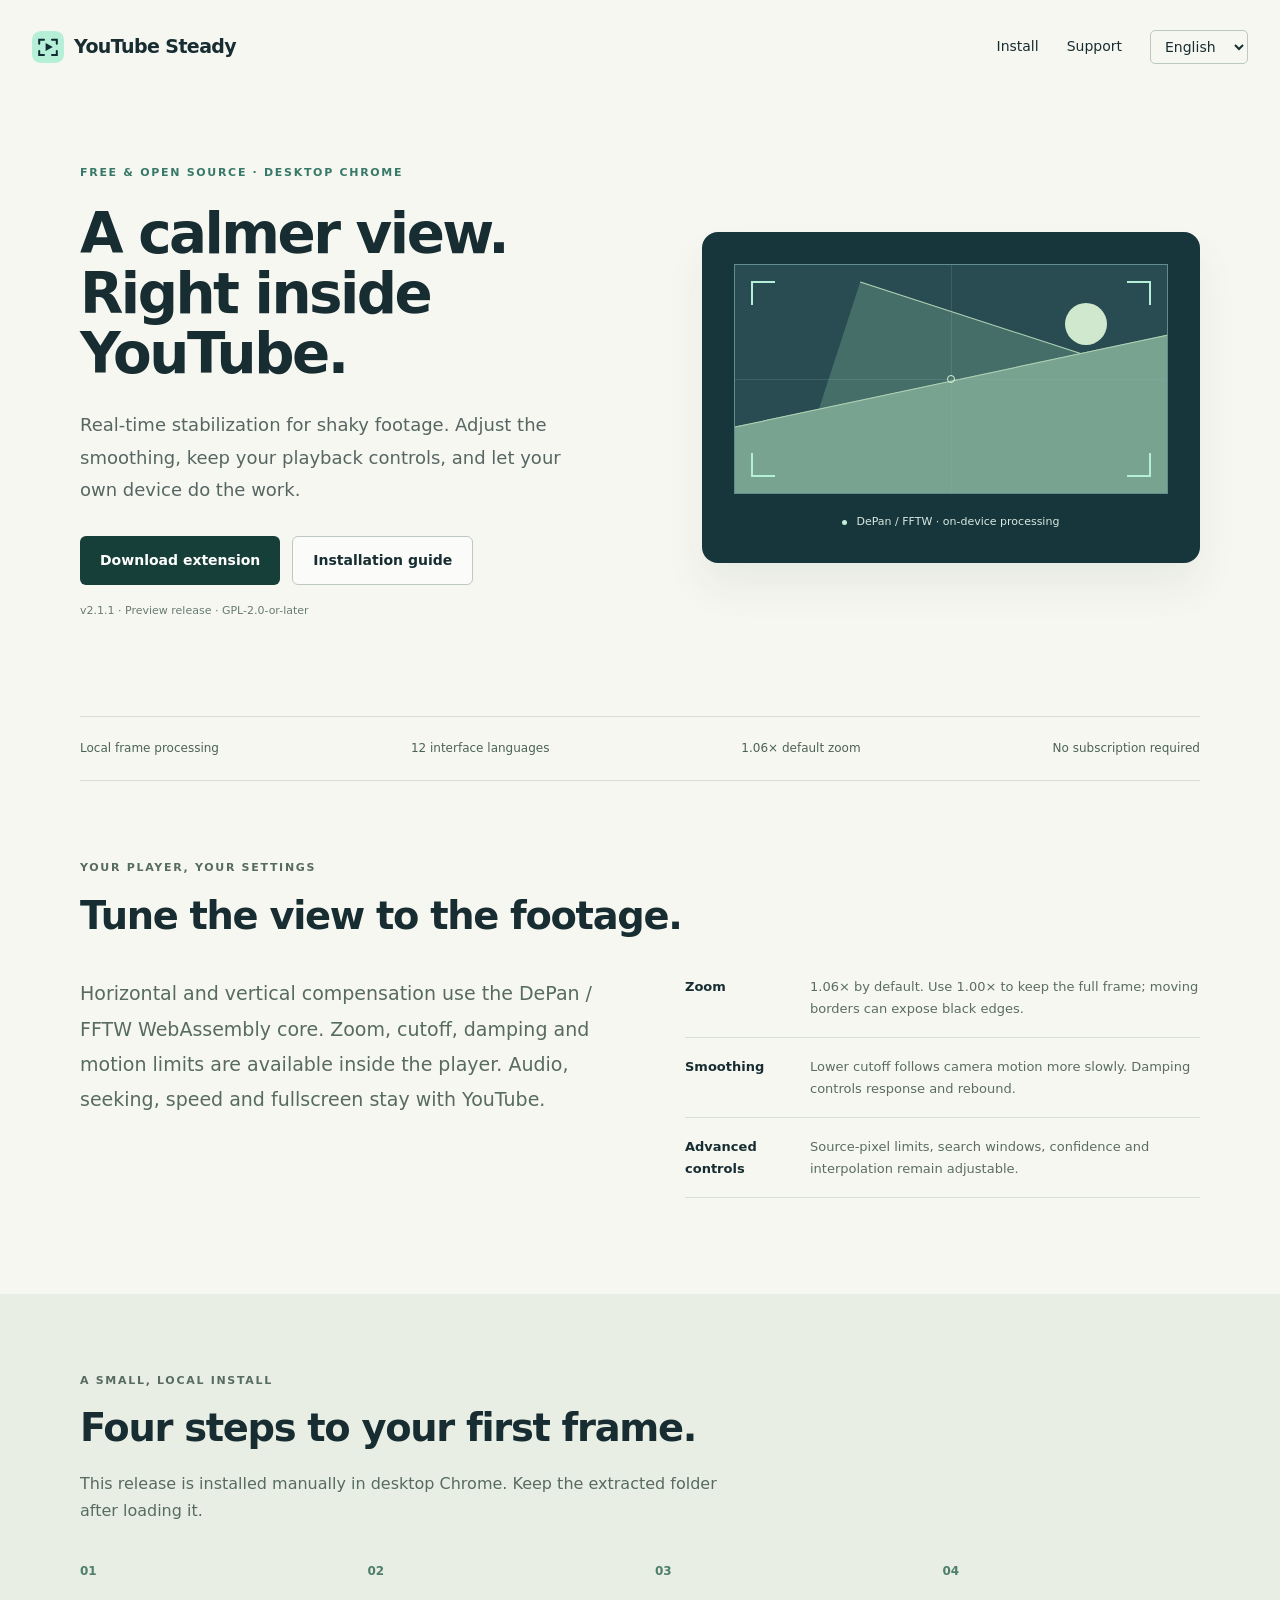
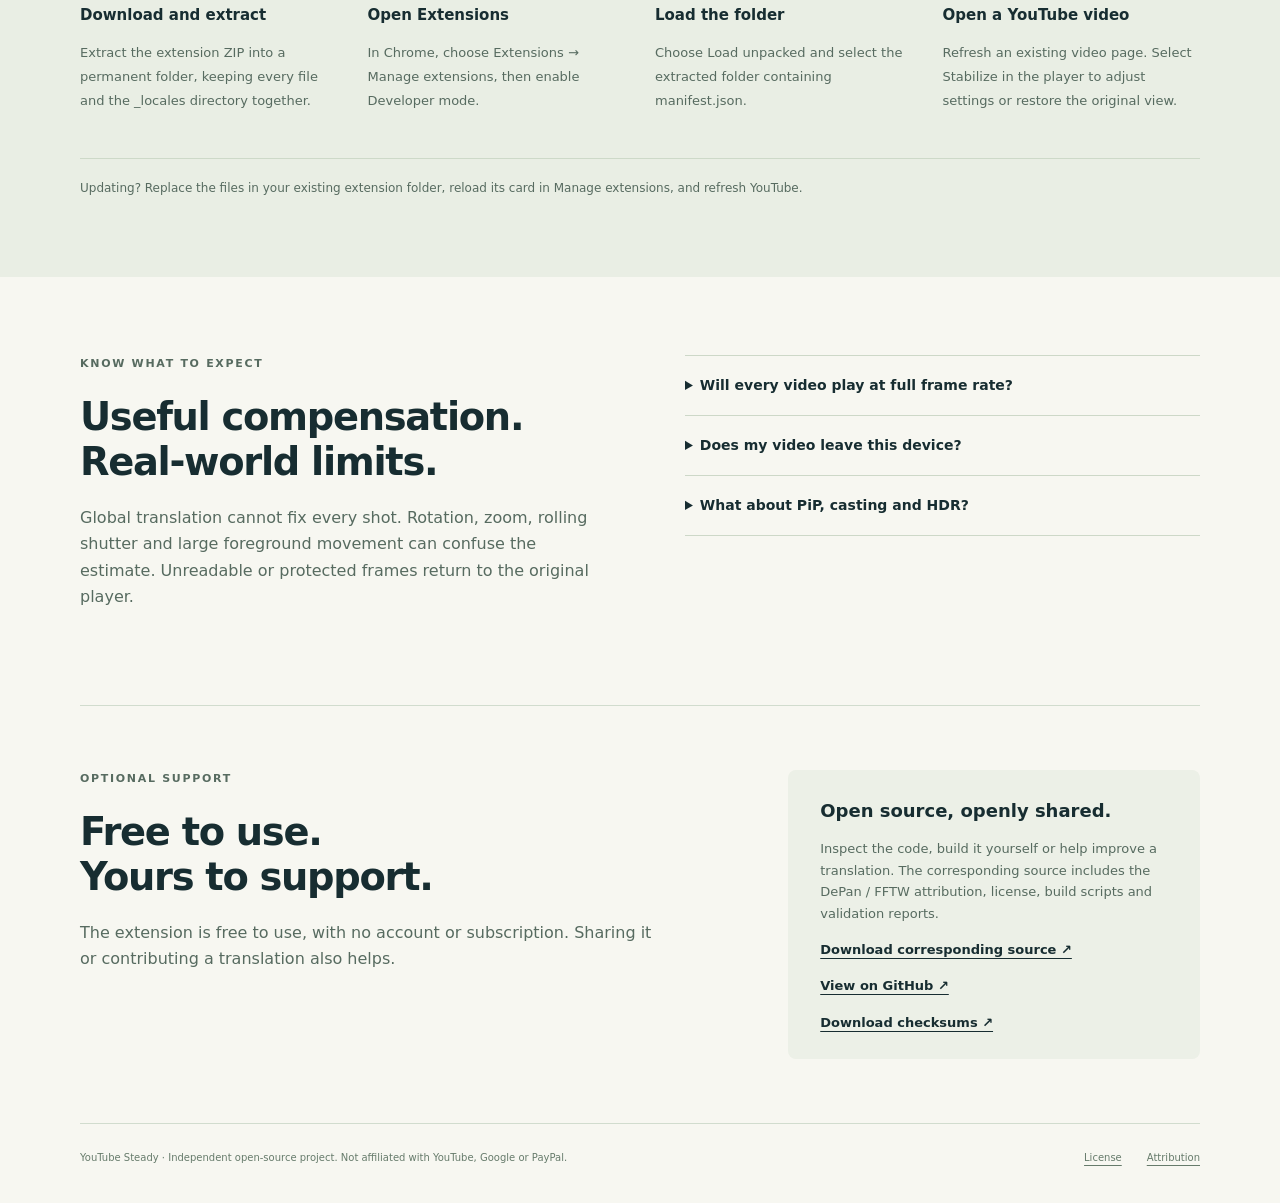
==== index.html @ fe08575d "Publish YouTube Steady 2.1.1 preview Include the installable extension, complete corresponding sourc" ====
<!doctype html>
<html lang="en">
<head>
  <meta charset="utf-8"><meta name="viewport" content="width=device-width,initial-scale=1">
  <meta name="description" content="Free, open-source video stabilization inside YouTube. Frame-matched DePan / FFTW processing stays on your device.">
  <meta name="referrer" content="no-referrer">
  <meta http-equiv="Content-Security-Policy" content="default-src 'self'; script-src 'self'; style-src 'self'; img-src 'self'; connect-src 'none'; object-src 'none'; base-uri 'self'; form-action 'none'">
  <title>YouTube Steady — local video stabilization</title>
  <link rel="icon" href="icon.svg" type="image/svg+xml"><link rel="stylesheet" href="style.css">
  <script src="public.js" defer></script><script src="script.js" defer></script>
</head>
<body>
  <a class="skip" href="#main" data-t="skip">Skip to content</a>
  <header class="masthead"><a class="brand" href="#"><img src="icon.svg" width="32" height="32" alt=""><span>YouTube Steady</span></a><nav aria-label="Main"><a href="#install" data-t="navInstall">Install</a><a href="#support" data-t="navSupport">Support</a><label><span class="sr-only" data-t="language">Language</span><select id="language"><option value="en" lang="en">English</option><option value="zh-Hant" lang="zh-Hant">繁體中文</option></select></label></nav></header>
  <main id="main">
    <section class="hero wrap">
      <div class="hero-copy"><p class="eyebrow" data-t="eyebrow">FREE & OPEN SOURCE · DESKTOP CHROME</p><h1 data-t="hero">A calmer view.<br>Right inside YouTube.</h1><p class="lede" data-t="intro">Real-time stabilization for shaky footage. Adjust the smoothing, keep your playback controls, and let your own device do the work.</p><div class="buttons"><a class="button primary" id="download" href="YouTube-Steady-2.1.1.zip" data-t="download">Download extension</a><a class="button secondary" href="#install" data-t="guide">Installation guide</a></div><p class="release"><span id="version">v2.1.1</span> <span data-t="release">· Preview release · GPL-2.0-or-later</span></p></div>
      <div class="visual" aria-hidden="true"><div class="frame"><div class="cross x"></div><div class="cross y"></div><span class="frame-corner c1"></span><span class="frame-corner c2"></span><span class="frame-corner c3"></span><span class="frame-corner c4"></span><div class="horizon"></div><div class="hill hill-back"></div><div class="hill"></div><span class="focus"></span></div><div class="visual-note"><span class="dot"></span><span data-t="visualNote">DePan / FFTW · on-device processing</span></div></div>
    </section>
    <div class="principles wrap"><span data-t="local">Local frame processing</span><span data-t="languages">12 interface languages</span><span data-t="zoom">1.06× default zoom</span><span data-t="noSubscription">No subscription required</span></div>
    <section class="section wrap"><div class="section-heading"><p class="eyebrow" data-t="controlEyebrow">YOUR PLAYER, YOUR SETTINGS</p><h2 data-t="controlTitle">Tune the view to the footage.</h2></div><div class="two-columns"><p class="body-large" data-t="controlBody">Horizontal and vertical compensation use the DePan / FFTW WebAssembly core. Zoom, cutoff, damping and motion limits are available inside the player. Audio, seeking, speed and fullscreen stay with YouTube.</p><div class="parameter-list"><div><b data-t="paramZoom">Zoom</b><span data-t="paramZoomBody">1.06× by default. Use 1.00× to keep the full frame; moving borders can expose black edges.</span></div><div><b data-t="paramSmooth">Smoothing</b><span data-t="paramSmoothBody">Lower cutoff follows camera motion more slowly. Damping controls response and rebound.</span></div><div><b data-t="paramAdvanced">Advanced controls</b><span data-t="paramAdvancedBody">Source-pixel limits, search windows, confidence and interpolation remain adjustable.</span></div></div></div></section>
    <section class="install-section" id="install"><div class="wrap section"><div class="section-heading"><p class="eyebrow" data-t="installEyebrow">A SMALL, LOCAL INSTALL</p><h2 data-t="installTitle">Four steps to your first frame.</h2><p data-t="installIntro">This release is installed manually in desktop Chrome. Keep the extracted folder after loading it.</p></div><ol class="steps"><li><b data-t="step1">Download and extract</b><p data-t="step1Body">Extract the extension ZIP into a permanent folder, keeping every file and the _locales directory together.</p></li><li><b data-t="step2">Open Extensions</b><p data-t="step2Body">In Chrome, choose Extensions → Manage extensions, then enable Developer mode.</p></li><li><b data-t="step3">Load the folder</b><p data-t="step3Body">Choose Load unpacked and select the extracted folder containing manifest.json.</p></li><li><b data-t="step4">Open a YouTube video</b><p data-t="step4Body">Refresh an existing video page. Select Stabilize in the player to adjust settings or restore the original view.</p></li></ol><p class="note" data-t="update">Updating? Replace the files in your existing extension folder, reload its card in Manage extensions, and refresh YouTube.</p></div></section>
    <section class="section wrap"><div class="two-columns"><div><p class="eyebrow" data-t="honestEyebrow">KNOW WHAT TO EXPECT</p><h2 data-t="limitsTitle">Useful compensation.<br>Real-world limits.</h2><p data-t="limitsBody">Global translation cannot fix every shot. Rotation, zoom, rolling shutter and large foreground movement can confuse the estimate. Unreadable or protected frames return to the original player.</p></div><div class="faq"><details><summary data-t="performanceQ">Will every video play at full frame rate?</summary><p data-t="performanceA">No. Processing depends on the device, video and speed. The latest synthetic 1080p/30 test measured about 29.2 fps with dropped frames. Strict cadence checks did not pass. Higher speeds, 48/60 fps and 4K are not guaranteed.</p></details><details><summary data-t="privacyQ">Does my video leave this device?</summary><p data-t="privacyA">The extension processes frames locally and uses storage for preferences. It adds no analytics, remote translation or video uploads. YouTube and any payment service still have their own privacy practices.</p></details><details><summary data-t="compatibilityQ">What about PiP, casting and HDR?</summary><p data-t="compatibilityA">Picture-in-picture and casting use the original video. HDR output is not calibrated. Desktop Chrome 120+ is required; other browsers have not been separately qualified.</p></details></div></div></section>
    <section class="support-section wrap" id="support"><div><p class="eyebrow" data-t="supportEyebrow">OPTIONAL SUPPORT</p><h2 data-t="supportTitle">Free to use.<br>Yours to support.</h2><p data-t="supportBody">If YouTube Steady helps you, a one-time tip can support its development. You choose the amount on PayPal. There is no recurring plan, and every feature stays free.</p><a class="button primary" id="tip" target="_blank" rel="noopener noreferrer" hidden data-t="tip">Leave a one-time tip · PayPal ↗</a><p id="supportEmpty" data-t="supportEmpty">You can also help by sharing the project, reporting a reproducible issue or contributing a translation.</p><p class="fine" id="supportFees" hidden data-t="supportFees">Payment processing and currency conversion fees may apply. Availability depends on your country and account. Taiwan PayPal accounts support cross-border payments rather than domestic transfers.</p></div><aside><h3 data-t="sourceTitle">Open source, openly shared.</h3><p data-t="sourceBody">Inspect the code, build it yourself or help improve a translation. The corresponding source includes the DePan / FFTW attribution, license, build scripts and validation reports.</p><a id="source" href="YouTube-Steady-2.1.1-source.zip" data-t="source">Download corresponding source ↗</a><a id="repository" target="_blank" rel="noopener noreferrer" hidden data-t="repository">View on GitHub ↗</a><a href="SHA256SUMS.txt" data-t="checksums">Download checksums ↗</a></aside></section>
  </main>
  <footer class="wrap"><span>YouTube Steady · <span data-t="footer">Independent open-source project. Not affiliated with YouTube, Google or PayPal.</span></span><a href="LICENSE.txt" data-t="license">License</a><a href="NOTICE.txt" data-t="notice">Attribution</a></footer>
  <noscript><p class="wrap">JavaScript enables language switching and versioned download links. The packages are also listed in the downloads folder supplied with this site.</p></noscript>
</body></html>
---- style.css ----
*{box-sizing:border-box}html{scroll-behavior:smooth;scroll-padding-top:24px}body{margin:0;background:#f7f7f1;color:#172d31;font:16px/1.65 system-ui,-apple-system,'Segoe UI','Microsoft JhengHei',sans-serif}a{color:inherit;text-underline-offset:4px}a,button,select,summary{-webkit-tap-highlight-color:transparent}a:focus-visible,select:focus-visible,summary:focus-visible{outline:3px solid #268773;outline-offset:5px}a[hidden],[hidden]{display:none!important}.wrap{width:min(1120px,calc(100% - 64px));margin-inline:auto}.masthead{width:min(1280px,calc(100% - 64px));margin:auto;min-height:94px;display:flex;align-items:center;justify-content:space-between;gap:20px}.brand{display:flex;gap:10px;align-items:center;text-decoration:none;font-size:19px;font-weight:750;letter-spacing:-.6px}.masthead nav{display:flex;align-items:center;gap:28px;font-size:14px}.masthead nav>a{text-decoration:none}.masthead select{padding:7px 10px;background:transparent;color:inherit;border:1px solid #bbc7c0;border-radius:5px;font:inherit;max-width:145px}.hero{display:grid;grid-template-columns:1.12fr 1fr;gap:64px;align-items:center;padding-block:70px 84px}.eyebrow{font-size:11px;letter-spacing:1.7px;font-weight:750;color:#377868;margin:0 0 22px}.hero h1{font-size:clamp(38px,4.4vw,62px);letter-spacing:-2.5px;line-height:1.06;margin:0 0 26px;font-weight:750;white-space:pre-line}.lede{max-width:520px;color:#566663;font-size:18px;line-height:1.8;margin:0 0 30px}.buttons{display:flex;flex-wrap:wrap;gap:12px}.button{display:inline-flex;justify-content:center;align-items:center;min-height:48px;padding:12px 20px;border-radius:6px;font-size:14px;font-weight:650;text-decoration:none;transition:background .15s}.primary{background:#173f39;color:#fff}.primary:hover{background:#236253}.secondary{border:1px solid #bcc8c0;background:#fff9}.secondary:hover{background:#e8eee5}.release{font-size:11px;color:#697b75;margin-top:17px;overflow-wrap:anywhere}.visual{min-height:330px;background:#17363c;border-radius:16px;padding:32px;box-shadow:0 24px 40px #102d2810}.frame{height:230px;position:relative;overflow:hidden;border:1px solid #638d8d;background:#284c51}.cross{position:absolute;background:#84b6ad33;z-index:4}.cross.x{height:1px;inset:50% 0 auto}.cross.y{width:1px;inset:0 auto 0 50%}.frame-corner{position:absolute;width:24px;height:24px;border-color:#b5efd8;border-style:solid;z-index:5}.c1{top:16px;left:16px;border-width:2px 0 0 2px}.c2{top:16px;right:16px;border-width:2px 2px 0 0}.c3{bottom:16px;right:16px;border-width:0 2px 2px 0}.c4{bottom:16px;left:16px;border-width:0 0 2px 2px}.horizon{position:absolute;top:38px;right:60px;width:42px;height:42px;background:#d0e9ce;border-radius:50%}.hill{position:absolute;bottom:-100px;left:-50px;right:-50px;height:210px;transform:rotate(-12deg);background:#78a391;border-top:1px solid #b2d3b6}.hill-back{background:#466e69;height:230px;bottom:-75px;transform:rotate(18deg);left:80px}.focus{position:absolute;left:calc(50% - 4px);top:calc(50% - 4px);width:8px;height:8px;border:1px solid #d6f4d8;border-radius:50%;z-index:7}.visual-note{display:flex;gap:9px;align-items:center;justify-content:center;margin-top:19px;font-size:11px;color:#d8e8df}.dot{width:5px;height:5px;background:#c1eed4;border-radius:50%;flex-shrink:0}.principles{display:flex;flex-wrap:wrap;justify-content:space-between;gap:14px 25px;padding-block:22px;border-block:1px solid #d7dfd4;font-size:12px;color:#4b6258}.section{padding-block:78px}.section-heading{max-width:640px;margin-bottom:38px}.section h2,.support-section h2{font-size:clamp(30px,3vw,42px);line-height:1.17;letter-spacing:-1.3px;margin:0 0 20px;white-space:pre-line}.section-heading .eyebrow{margin-bottom:16px}.section p,.support-section p{color:#576b60}.two-columns{display:grid;grid-template-columns:1fr 1fr;gap:90px}.body-large{margin:0;font-size:19px;line-height:1.85}.parameter-list>div{display:grid;grid-template-columns:100px 1fr;gap:25px;border-bottom:1px solid #d6dfd3;padding:0 0 18px;margin-bottom:18px}.parameter-list b{font-size:13px}.parameter-list span{font-size:13px;color:#5a6d61}.install-section{background:#e9eee4}.steps{padding:0;list-style:none;counter-reset:steps;display:grid;grid-template-columns:repeat(4,1fr);gap:30px}.steps li{counter-increment:steps}.steps li:before{content:'0' counter(steps);display:block;font-size:12px;font-weight:700;color:#4e7f68;margin-bottom:20px}.steps b{font-size:15px}.steps p{font-size:13px;line-height:1.85}.note{font-size:12px;margin:32px 0 0;border-top:1px solid #cdd9c8;padding-top:20px}.faq details{border-top:1px solid #cdd8c8;padding-block:18px}.faq details:last-child{border-bottom:1px solid #cdd8c8}.faq summary{cursor:pointer;font-weight:650;font-size:14px}.faq p{font-size:13px;margin:14px 0 0}.support-section{border-top:1px solid #d1dcce;padding-block:64px;display:grid;grid-template-columns:1fr .7fr;gap:120px}.support-section aside{padding:26px 32px;background:#ecf0e7;border-radius:8px}.support-section aside h3{font-size:18px;margin:0 0 12px}.support-section aside p{font-size:13px}.support-section aside a{font-size:13px;display:block;margin-top:15px;font-weight:600}.support-section .fine{font-size:11px;line-height:1.8;margin-top:22px}footer{border-top:1px solid #d1dcce;padding-block:26px 36px;display:flex;flex-wrap:wrap;align-items:start;gap:12px 25px;font-size:10px;color:#667b6b}footer>span{flex:1;min-width:180px}.sr-only,.skip:not(:focus){position:absolute;width:1px;height:1px;padding:0;margin:-1px;overflow:hidden;clip:rect(0,0,0,0);white-space:nowrap}.skip:focus{position:fixed;background:white;color:#102d28;top:5px;left:5px;padding:10px;z-index:20}
@media(max-width:850px){.hero{gap:30px;padding-block:42px 50px}.hero h1{font-size:43px}.visual{padding:22px;min-height:290px}.frame{height:210px}.two-columns{gap:35px}.steps{grid-template-columns:1fr 1fr}.support-section{gap:40px;grid-template-columns:1fr 1fr}.masthead nav{gap:15px}}
@media(max-width:600px){.wrap,.masthead{width:calc(100% - 36px)}.masthead{min-height:80px;gap:12px;align-items:center}.brand{font-size:16px;gap:7px}.brand img{width:28px}.masthead nav{gap:8px}.masthead nav>a{display:none}.masthead select{max-width:120px;font-size:12px}.hero{grid-template-columns:1fr;gap:30px;padding-block:35px 40px}.hero h1{font-size:43px;letter-spacing:-1.8px}.eyebrow{font-size:10px;letter-spacing:1.2px}.lede{font-size:16px}.visual{min-height:270px;padding:22px}.frame{height:200px}.principles{display:grid;grid-template-columns:1fr 1fr;gap:16px;font-size:11px}.section{padding-block:48px}.two-columns{grid-template-columns:1fr;gap:25px}.body-large{font-size:17px}.parameter-list>div{grid-template-columns:85px 1fr;gap:18px}.steps{gap:22px}.steps b{font-size:13px}.steps p{font-size:12px}.support-section{grid-template-columns:1fr;gap:30px;padding-block:44px}.support-section aside{padding:24px}.buttons .button{padding-inline:15px;font-size:13px}.release{font-size:10px}.section-heading{margin-bottom:28px}}
@media(prefers-reduced-motion:reduce){html{scroll-behavior:auto}.button{transition:none}}
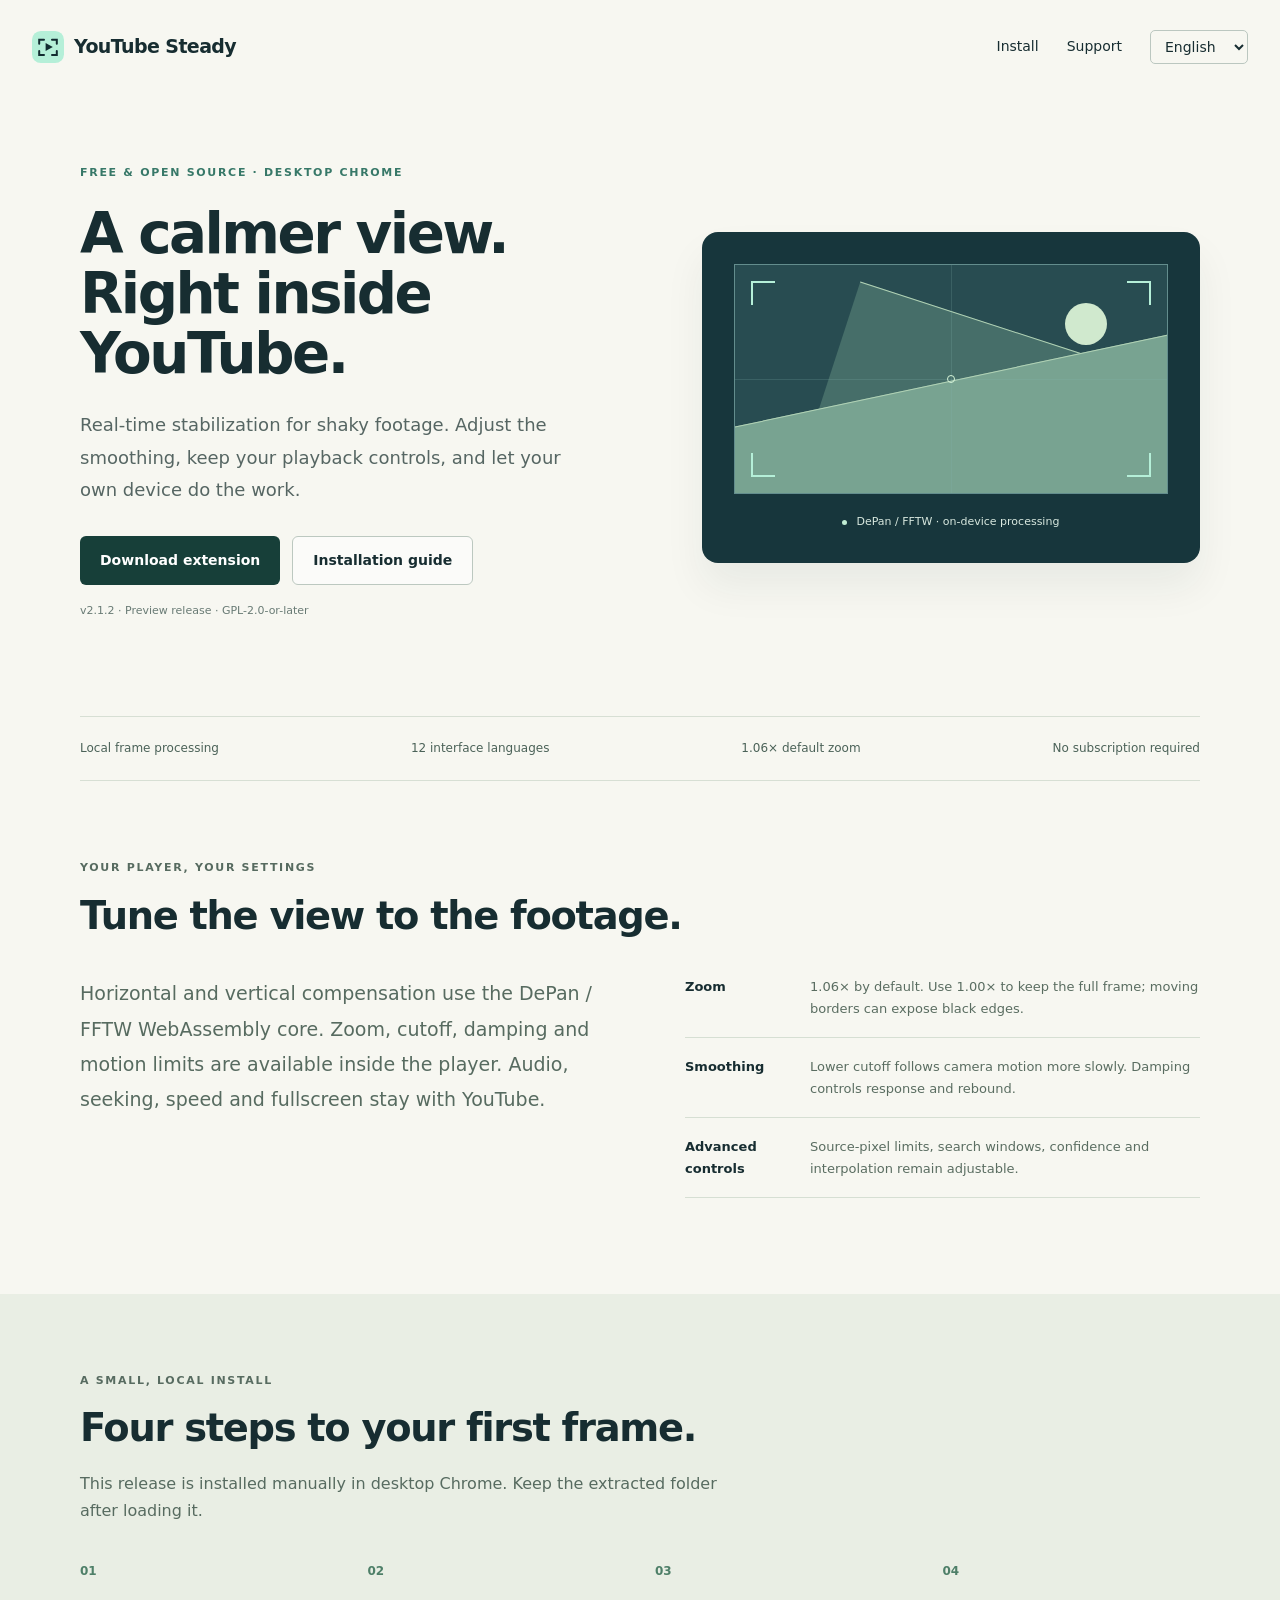
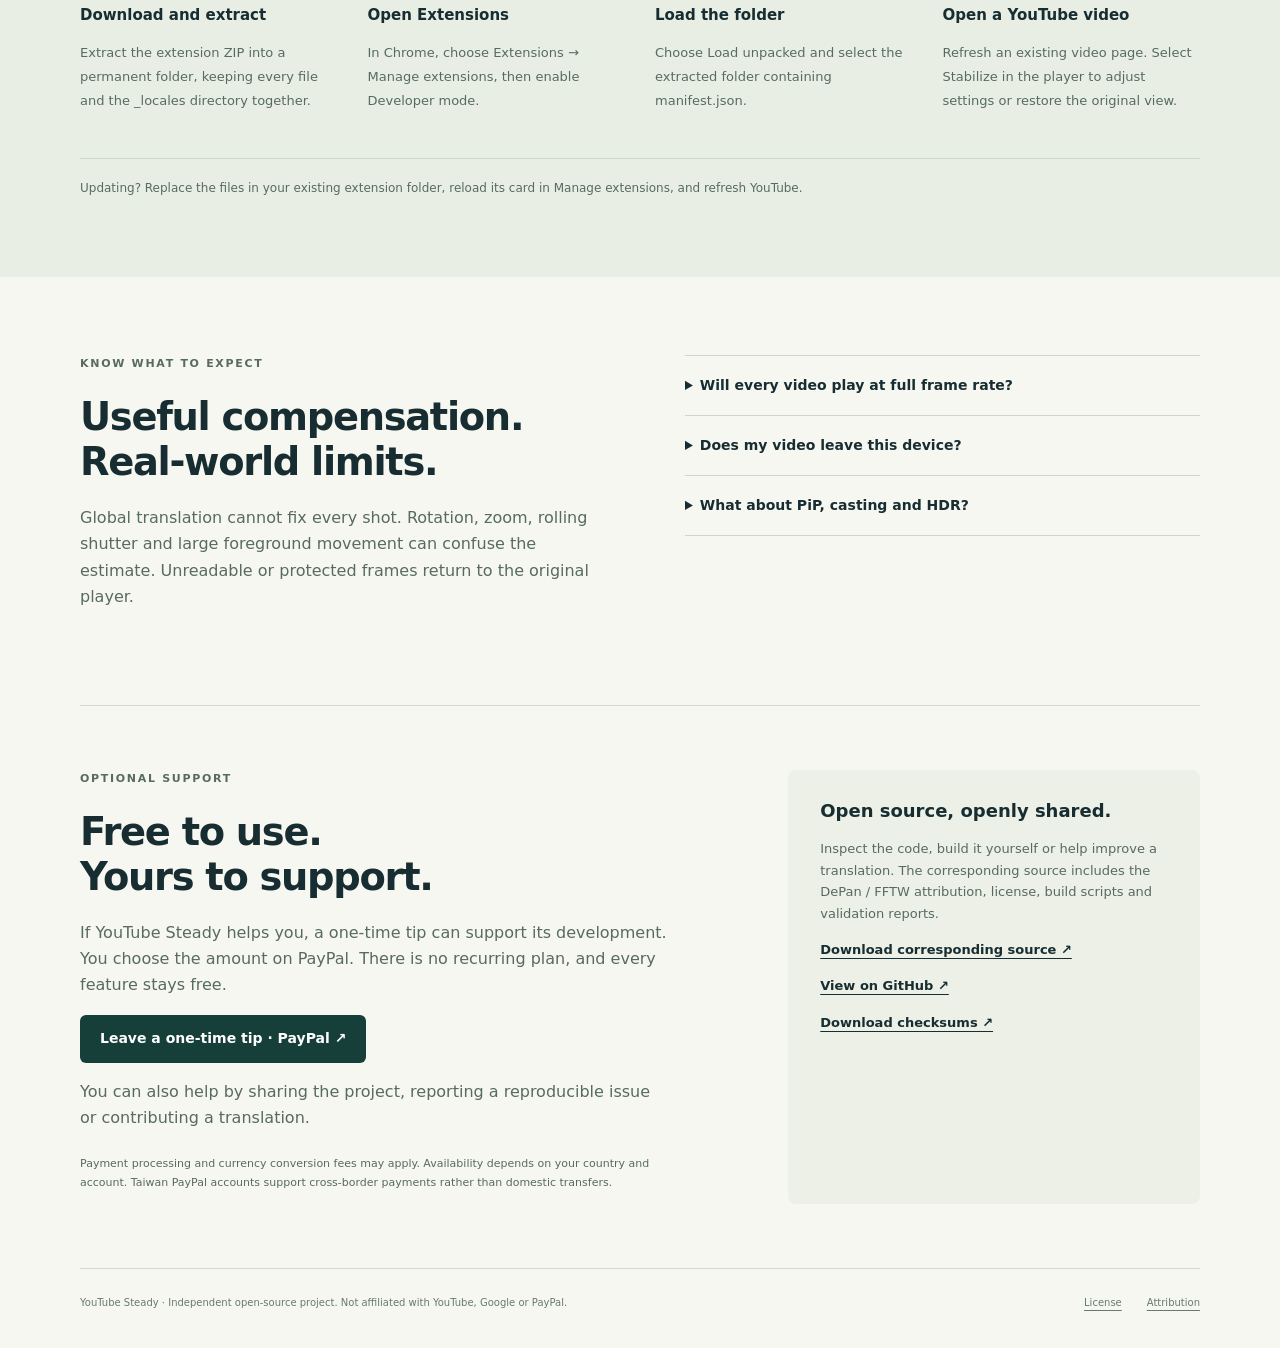
==== commit 84472197: "Publish YouTube Steady 2.1.2 with optional one-time support Configure the owner-approved public PayP" ====
--- a/index.html
+++ b/index.html
@@ -14,14 +14,14 @@
   <header class="masthead"><a class="brand" href="#"><img src="icon.svg" width="32" height="32" alt=""><span>YouTube Steady</span></a><nav aria-label="Main"><a href="#install" data-t="navInstall">Install</a><a href="#support" data-t="navSupport">Support</a><label><span class="sr-only" data-t="language">Language</span><select id="language"><option value="en" lang="en">English</option><option value="zh-Hant" lang="zh-Hant">繁體中文</option></select></label></nav></header>
   <main id="main">
     <section class="hero wrap">
-      <div class="hero-copy"><p class="eyebrow" data-t="eyebrow">FREE & OPEN SOURCE · DESKTOP CHROME</p><h1 data-t="hero">A calmer view.<br>Right inside YouTube.</h1><p class="lede" data-t="intro">Real-time stabilization for shaky footage. Adjust the smoothing, keep your playback controls, and let your own device do the work.</p><div class="buttons"><a class="button primary" id="download" href="YouTube-Steady-2.1.1.zip" data-t="download">Download extension</a><a class="button secondary" href="#install" data-t="guide">Installation guide</a></div><p class="release"><span id="version">v2.1.1</span> <span data-t="release">· Preview release · GPL-2.0-or-later</span></p></div>
+      <div class="hero-copy"><p class="eyebrow" data-t="eyebrow">FREE & OPEN SOURCE · DESKTOP CHROME</p><h1 data-t="hero">A calmer view.<br>Right inside YouTube.</h1><p class="lede" data-t="intro">Real-time stabilization for shaky footage. Adjust the smoothing, keep your playback controls, and let your own device do the work.</p><div class="buttons"><a class="button primary" id="download" href="YouTube-Steady-2.1.2.zip" data-t="download">Download extension</a><a class="button secondary" href="#install" data-t="guide">Installation guide</a></div><p class="release"><span id="version">v2.1.2</span> <span data-t="release">· Preview release · GPL-2.0-or-later</span></p></div>
       <div class="visual" aria-hidden="true"><div class="frame"><div class="cross x"></div><div class="cross y"></div><span class="frame-corner c1"></span><span class="frame-corner c2"></span><span class="frame-corner c3"></span><span class="frame-corner c4"></span><div class="horizon"></div><div class="hill hill-back"></div><div class="hill"></div><span class="focus"></span></div><div class="visual-note"><span class="dot"></span><span data-t="visualNote">DePan / FFTW · on-device processing</span></div></div>
     </section>
     <div class="principles wrap"><span data-t="local">Local frame processing</span><span data-t="languages">12 interface languages</span><span data-t="zoom">1.06× default zoom</span><span data-t="noSubscription">No subscription required</span></div>
     <section class="section wrap"><div class="section-heading"><p class="eyebrow" data-t="controlEyebrow">YOUR PLAYER, YOUR SETTINGS</p><h2 data-t="controlTitle">Tune the view to the footage.</h2></div><div class="two-columns"><p class="body-large" data-t="controlBody">Horizontal and vertical compensation use the DePan / FFTW WebAssembly core. Zoom, cutoff, damping and motion limits are available inside the player. Audio, seeking, speed and fullscreen stay with YouTube.</p><div class="parameter-list"><div><b data-t="paramZoom">Zoom</b><span data-t="paramZoomBody">1.06× by default. Use 1.00× to keep the full frame; moving borders can expose black edges.</span></div><div><b data-t="paramSmooth">Smoothing</b><span data-t="paramSmoothBody">Lower cutoff follows camera motion more slowly. Damping controls response and rebound.</span></div><div><b data-t="paramAdvanced">Advanced controls</b><span data-t="paramAdvancedBody">Source-pixel limits, search windows, confidence and interpolation remain adjustable.</span></div></div></div></section>
     <section class="install-section" id="install"><div class="wrap section"><div class="section-heading"><p class="eyebrow" data-t="installEyebrow">A SMALL, LOCAL INSTALL</p><h2 data-t="installTitle">Four steps to your first frame.</h2><p data-t="installIntro">This release is installed manually in desktop Chrome. Keep the extracted folder after loading it.</p></div><ol class="steps"><li><b data-t="step1">Download and extract</b><p data-t="step1Body">Extract the extension ZIP into a permanent folder, keeping every file and the _locales directory together.</p></li><li><b data-t="step2">Open Extensions</b><p data-t="step2Body">In Chrome, choose Extensions → Manage extensions, then enable Developer mode.</p></li><li><b data-t="step3">Load the folder</b><p data-t="step3Body">Choose Load unpacked and select the extracted folder containing manifest.json.</p></li><li><b data-t="step4">Open a YouTube video</b><p data-t="step4Body">Refresh an existing video page. Select Stabilize in the player to adjust settings or restore the original view.</p></li></ol><p class="note" data-t="update">Updating? Replace the files in your existing extension folder, reload its card in Manage extensions, and refresh YouTube.</p></div></section>
     <section class="section wrap"><div class="two-columns"><div><p class="eyebrow" data-t="honestEyebrow">KNOW WHAT TO EXPECT</p><h2 data-t="limitsTitle">Useful compensation.<br>Real-world limits.</h2><p data-t="limitsBody">Global translation cannot fix every shot. Rotation, zoom, rolling shutter and large foreground movement can confuse the estimate. Unreadable or protected frames return to the original player.</p></div><div class="faq"><details><summary data-t="performanceQ">Will every video play at full frame rate?</summary><p data-t="performanceA">No. Processing depends on the device, video and speed. The latest synthetic 1080p/30 test measured about 29.2 fps with dropped frames. Strict cadence checks did not pass. Higher speeds, 48/60 fps and 4K are not guaranteed.</p></details><details><summary data-t="privacyQ">Does my video leave this device?</summary><p data-t="privacyA">The extension processes frames locally and uses storage for preferences. It adds no analytics, remote translation or video uploads. YouTube and any payment service still have their own privacy practices.</p></details><details><summary data-t="compatibilityQ">What about PiP, casting and HDR?</summary><p data-t="compatibilityA">Picture-in-picture and casting use the original video. HDR output is not calibrated. Desktop Chrome 120+ is required; other browsers have not been separately qualified.</p></details></div></div></section>
-    <section class="support-section wrap" id="support"><div><p class="eyebrow" data-t="supportEyebrow">OPTIONAL SUPPORT</p><h2 data-t="supportTitle">Free to use.<br>Yours to support.</h2><p data-t="supportBody">If YouTube Steady helps you, a one-time tip can support its development. You choose the amount on PayPal. There is no recurring plan, and every feature stays free.</p><a class="button primary" id="tip" target="_blank" rel="noopener noreferrer" hidden data-t="tip">Leave a one-time tip · PayPal ↗</a><p id="supportEmpty" data-t="supportEmpty">You can also help by sharing the project, reporting a reproducible issue or contributing a translation.</p><p class="fine" id="supportFees" hidden data-t="supportFees">Payment processing and currency conversion fees may apply. Availability depends on your country and account. Taiwan PayPal accounts support cross-border payments rather than domestic transfers.</p></div><aside><h3 data-t="sourceTitle">Open source, openly shared.</h3><p data-t="sourceBody">Inspect the code, build it yourself or help improve a translation. The corresponding source includes the DePan / FFTW attribution, license, build scripts and validation reports.</p><a id="source" href="YouTube-Steady-2.1.1-source.zip" data-t="source">Download corresponding source ↗</a><a id="repository" target="_blank" rel="noopener noreferrer" hidden data-t="repository">View on GitHub ↗</a><a href="SHA256SUMS.txt" data-t="checksums">Download checksums ↗</a></aside></section>
+    <section class="support-section wrap" id="support"><div><p class="eyebrow" data-t="supportEyebrow">OPTIONAL SUPPORT</p><h2 data-t="supportTitle">Free to use.<br>Yours to support.</h2><p data-t="supportBody">If YouTube Steady helps you, a one-time tip can support its development. You choose the amount on PayPal. There is no recurring plan, and every feature stays free.</p><a class="button primary" id="tip" target="_blank" rel="noopener noreferrer" hidden data-t="tip">Leave a one-time tip · PayPal ↗</a><p id="supportEmpty" data-t="supportEmpty">You can also help by sharing the project, reporting a reproducible issue or contributing a translation.</p><p class="fine" id="supportFees" hidden data-t="supportFees">Payment processing and currency conversion fees may apply. Availability depends on your country and account. Taiwan PayPal accounts support cross-border payments rather than domestic transfers.</p></div><aside><h3 data-t="sourceTitle">Open source, openly shared.</h3><p data-t="sourceBody">Inspect the code, build it yourself or help improve a translation. The corresponding source includes the DePan / FFTW attribution, license, build scripts and validation reports.</p><a id="source" href="YouTube-Steady-2.1.2-source.zip" data-t="source">Download corresponding source ↗</a><a id="repository" target="_blank" rel="noopener noreferrer" hidden data-t="repository">View on GitHub ↗</a><a href="SHA256SUMS.txt" data-t="checksums">Download checksums ↗</a></aside></section>
   </main>
   <footer class="wrap"><span>YouTube Steady · <span data-t="footer">Independent open-source project. Not affiliated with YouTube, Google or PayPal.</span></span><a href="LICENSE.txt" data-t="license">License</a><a href="NOTICE.txt" data-t="notice">Attribution</a></footer>
   <noscript><p class="wrap">JavaScript enables language switching and versioned download links. The packages are also listed in the downloads folder supplied with this site.</p></noscript>
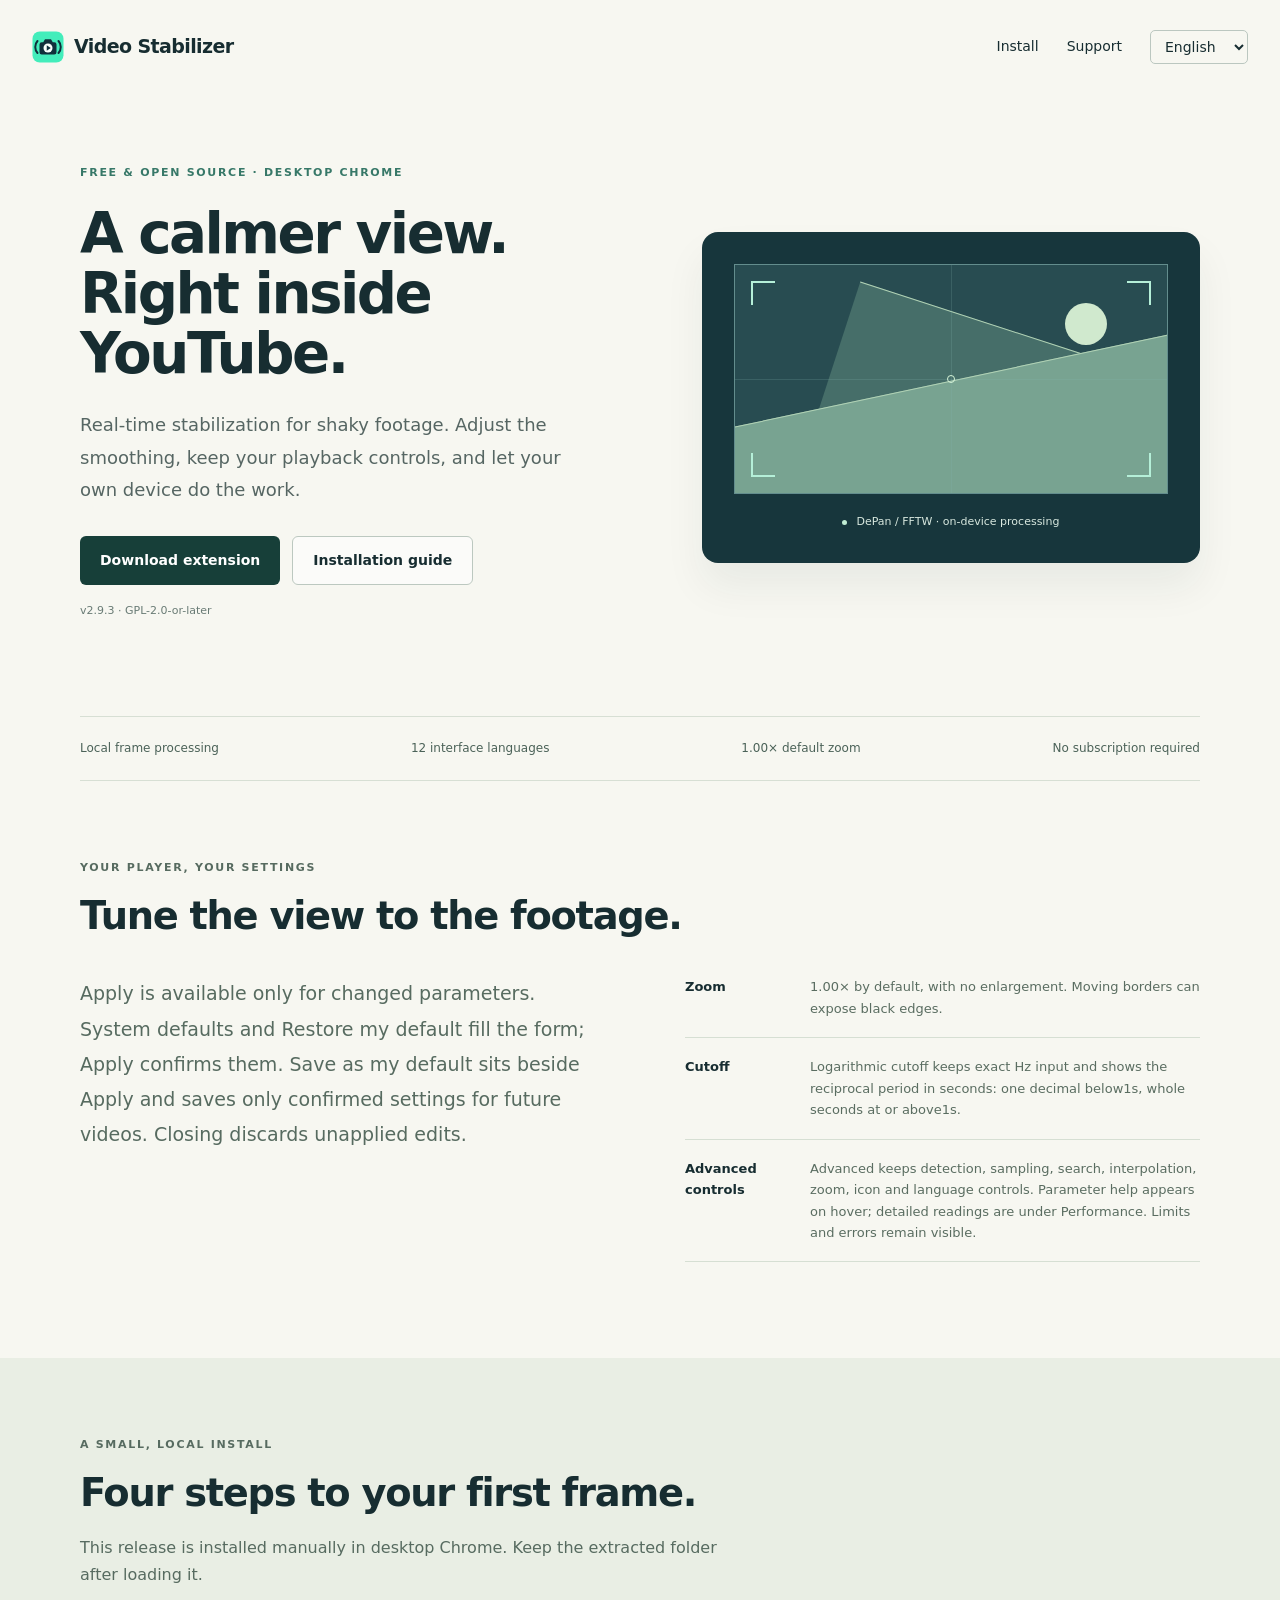
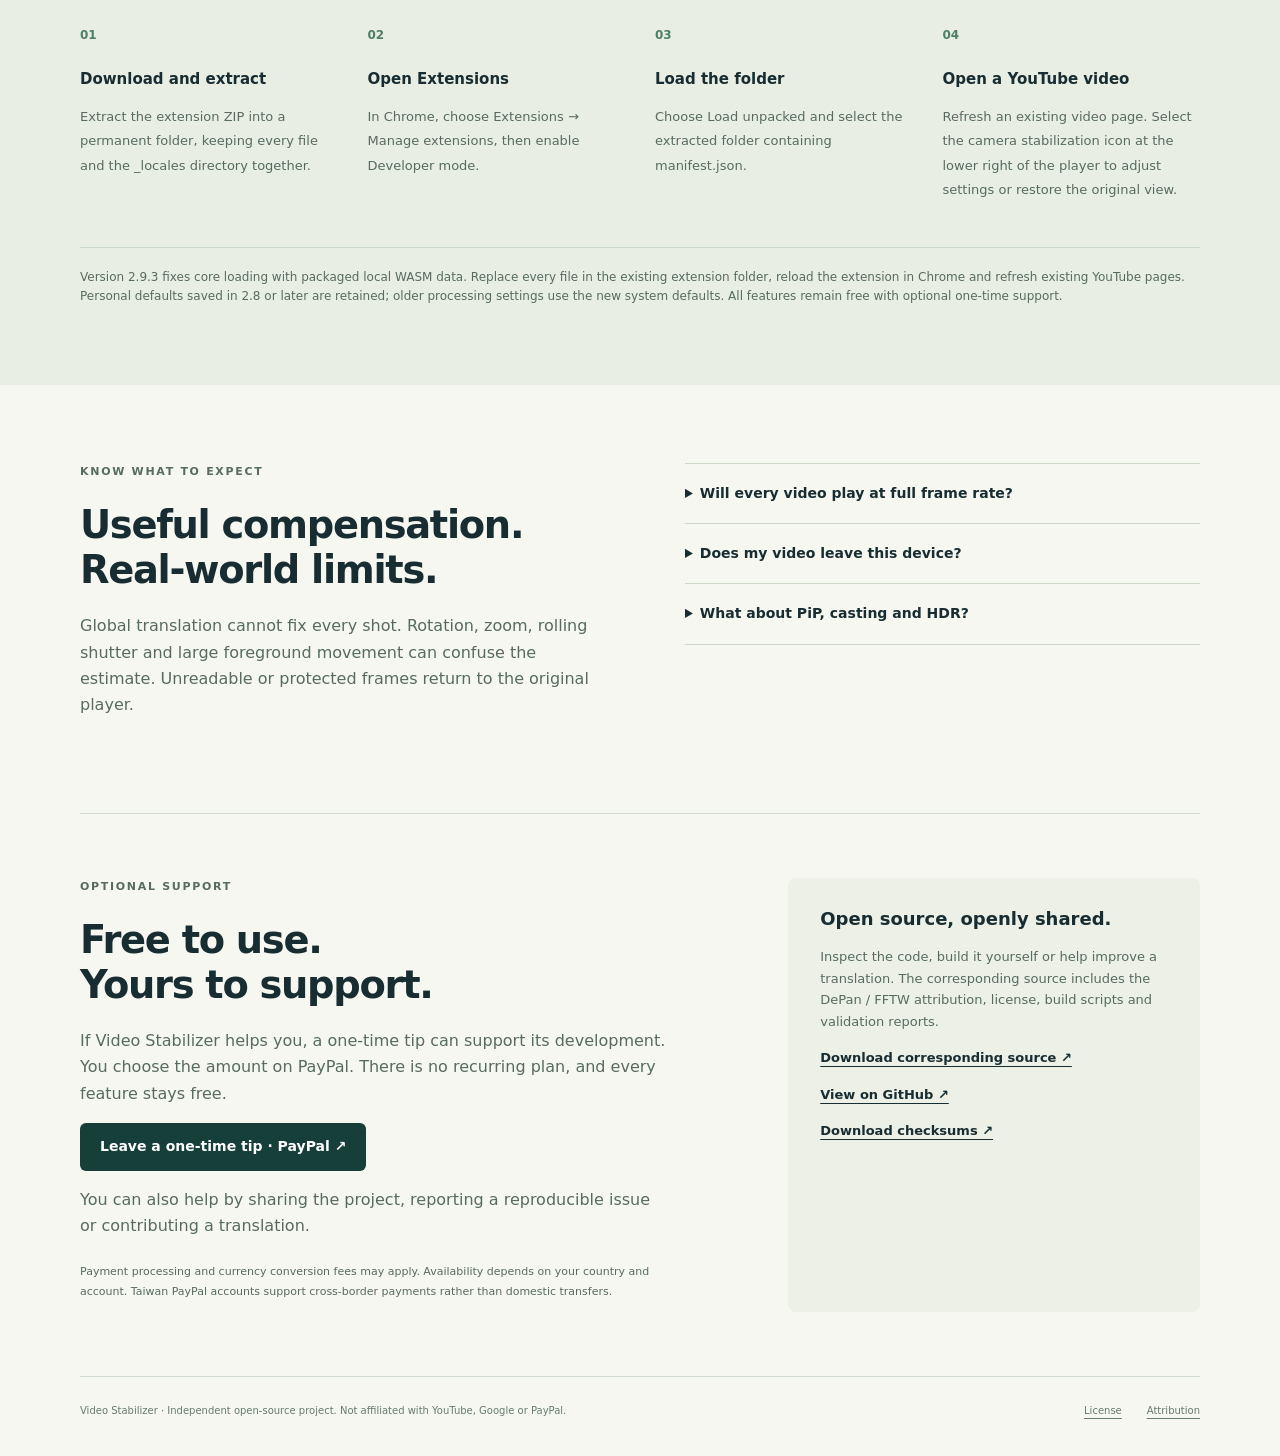
==== commit 27642c5a: "Publish Video Stabilizer 2.9.3 Publish the renamed free extension, matching corresponding source, bi" ====
--- a/index.html
+++ b/index.html
@@ -5,24 +5,24 @@
   <meta name="description" content="Free, open-source video stabilization inside YouTube. Frame-matched DePan / FFTW processing stays on your device.">
   <meta name="referrer" content="no-referrer">
   <meta http-equiv="Content-Security-Policy" content="default-src 'self'; script-src 'self'; style-src 'self'; img-src 'self'; connect-src 'none'; object-src 'none'; base-uri 'self'; form-action 'none'">
-  <title>YouTube Steady — local video stabilization</title>
+  <title>Video Stabilizer — local video stabilization</title>
   <link rel="icon" href="icon.svg" type="image/svg+xml"><link rel="stylesheet" href="style.css">
   <script src="public.js" defer></script><script src="script.js" defer></script>
 </head>
 <body>
   <a class="skip" href="#main" data-t="skip">Skip to content</a>
-  <header class="masthead"><a class="brand" href="#"><img src="icon.svg" width="32" height="32" alt=""><span>YouTube Steady</span></a><nav aria-label="Main"><a href="#install" data-t="navInstall">Install</a><a href="#support" data-t="navSupport">Support</a><label><span class="sr-only" data-t="language">Language</span><select id="language"><option value="en" lang="en">English</option><option value="zh-Hant" lang="zh-Hant">繁體中文</option></select></label></nav></header>
+  <header class="masthead"><a class="brand" href="#"><img src="icon.svg" width="32" height="32" alt=""><span>Video Stabilizer</span></a><nav aria-label="Main"><a href="#install" data-t="navInstall">Install</a><a href="#support" data-t="navSupport">Support</a><label><span class="sr-only" data-t="language">Language</span><select id="language"><option value="en" lang="en">English</option><option value="zh-Hant" lang="zh-Hant">繁體中文</option></select></label></nav></header>
   <main id="main">
     <section class="hero wrap">
-      <div class="hero-copy"><p class="eyebrow" data-t="eyebrow">FREE & OPEN SOURCE · DESKTOP CHROME</p><h1 data-t="hero">A calmer view.<br>Right inside YouTube.</h1><p class="lede" data-t="intro">Real-time stabilization for shaky footage. Adjust the smoothing, keep your playback controls, and let your own device do the work.</p><div class="buttons"><a class="button primary" id="download" href="YouTube-Steady-2.1.2.zip" data-t="download">Download extension</a><a class="button secondary" href="#install" data-t="guide">Installation guide</a></div><p class="release"><span id="version">v2.1.2</span> <span data-t="release">· Preview release · GPL-2.0-or-later</span></p></div>
+      <div class="hero-copy"><p class="eyebrow" data-t="eyebrow">FREE & OPEN SOURCE · DESKTOP CHROME</p><h1 data-t="hero">A calmer view.<br>Right inside YouTube.</h1><p class="lede" data-t="intro">Real-time stabilization for shaky footage. Adjust the smoothing, keep your playback controls, and let your own device do the work.</p><div class="buttons"><a class="button primary" id="download" href="Video-Stabilizer-2.9.3.zip" data-t="download">Download extension</a><a class="button secondary" href="#install" data-t="guide">Installation guide</a></div><p class="release"><span id="version">v2.9.3</span> <span data-t="release">· GPL-2.0-or-later</span></p></div>
       <div class="visual" aria-hidden="true"><div class="frame"><div class="cross x"></div><div class="cross y"></div><span class="frame-corner c1"></span><span class="frame-corner c2"></span><span class="frame-corner c3"></span><span class="frame-corner c4"></span><div class="horizon"></div><div class="hill hill-back"></div><div class="hill"></div><span class="focus"></span></div><div class="visual-note"><span class="dot"></span><span data-t="visualNote">DePan / FFTW · on-device processing</span></div></div>
     </section>
-    <div class="principles wrap"><span data-t="local">Local frame processing</span><span data-t="languages">12 interface languages</span><span data-t="zoom">1.06× default zoom</span><span data-t="noSubscription">No subscription required</span></div>
-    <section class="section wrap"><div class="section-heading"><p class="eyebrow" data-t="controlEyebrow">YOUR PLAYER, YOUR SETTINGS</p><h2 data-t="controlTitle">Tune the view to the footage.</h2></div><div class="two-columns"><p class="body-large" data-t="controlBody">Horizontal and vertical compensation use the DePan / FFTW WebAssembly core. Zoom, cutoff, damping and motion limits are available inside the player. Audio, seeking, speed and fullscreen stay with YouTube.</p><div class="parameter-list"><div><b data-t="paramZoom">Zoom</b><span data-t="paramZoomBody">1.06× by default. Use 1.00× to keep the full frame; moving borders can expose black edges.</span></div><div><b data-t="paramSmooth">Smoothing</b><span data-t="paramSmoothBody">Lower cutoff follows camera motion more slowly. Damping controls response and rebound.</span></div><div><b data-t="paramAdvanced">Advanced controls</b><span data-t="paramAdvancedBody">Source-pixel limits, search windows, confidence and interpolation remain adjustable.</span></div></div></div></section>
-    <section class="install-section" id="install"><div class="wrap section"><div class="section-heading"><p class="eyebrow" data-t="installEyebrow">A SMALL, LOCAL INSTALL</p><h2 data-t="installTitle">Four steps to your first frame.</h2><p data-t="installIntro">This release is installed manually in desktop Chrome. Keep the extracted folder after loading it.</p></div><ol class="steps"><li><b data-t="step1">Download and extract</b><p data-t="step1Body">Extract the extension ZIP into a permanent folder, keeping every file and the _locales directory together.</p></li><li><b data-t="step2">Open Extensions</b><p data-t="step2Body">In Chrome, choose Extensions → Manage extensions, then enable Developer mode.</p></li><li><b data-t="step3">Load the folder</b><p data-t="step3Body">Choose Load unpacked and select the extracted folder containing manifest.json.</p></li><li><b data-t="step4">Open a YouTube video</b><p data-t="step4Body">Refresh an existing video page. Select Stabilize in the player to adjust settings or restore the original view.</p></li></ol><p class="note" data-t="update">Updating? Replace the files in your existing extension folder, reload its card in Manage extensions, and refresh YouTube.</p></div></section>
-    <section class="section wrap"><div class="two-columns"><div><p class="eyebrow" data-t="honestEyebrow">KNOW WHAT TO EXPECT</p><h2 data-t="limitsTitle">Useful compensation.<br>Real-world limits.</h2><p data-t="limitsBody">Global translation cannot fix every shot. Rotation, zoom, rolling shutter and large foreground movement can confuse the estimate. Unreadable or protected frames return to the original player.</p></div><div class="faq"><details><summary data-t="performanceQ">Will every video play at full frame rate?</summary><p data-t="performanceA">No. Processing depends on the device, video and speed. The latest synthetic 1080p/30 test measured about 29.2 fps with dropped frames. Strict cadence checks did not pass. Higher speeds, 48/60 fps and 4K are not guaranteed.</p></details><details><summary data-t="privacyQ">Does my video leave this device?</summary><p data-t="privacyA">The extension processes frames locally and uses storage for preferences. It adds no analytics, remote translation or video uploads. YouTube and any payment service still have their own privacy practices.</p></details><details><summary data-t="compatibilityQ">What about PiP, casting and HDR?</summary><p data-t="compatibilityA">Picture-in-picture and casting use the original video. HDR output is not calibrated. Desktop Chrome 120+ is required; other browsers have not been separately qualified.</p></details></div></div></section>
-    <section class="support-section wrap" id="support"><div><p class="eyebrow" data-t="supportEyebrow">OPTIONAL SUPPORT</p><h2 data-t="supportTitle">Free to use.<br>Yours to support.</h2><p data-t="supportBody">If YouTube Steady helps you, a one-time tip can support its development. You choose the amount on PayPal. There is no recurring plan, and every feature stays free.</p><a class="button primary" id="tip" target="_blank" rel="noopener noreferrer" hidden data-t="tip">Leave a one-time tip · PayPal ↗</a><p id="supportEmpty" data-t="supportEmpty">You can also help by sharing the project, reporting a reproducible issue or contributing a translation.</p><p class="fine" id="supportFees" hidden data-t="supportFees">Payment processing and currency conversion fees may apply. Availability depends on your country and account. Taiwan PayPal accounts support cross-border payments rather than domestic transfers.</p></div><aside><h3 data-t="sourceTitle">Open source, openly shared.</h3><p data-t="sourceBody">Inspect the code, build it yourself or help improve a translation. The corresponding source includes the DePan / FFTW attribution, license, build scripts and validation reports.</p><a id="source" href="YouTube-Steady-2.1.2-source.zip" data-t="source">Download corresponding source ↗</a><a id="repository" target="_blank" rel="noopener noreferrer" hidden data-t="repository">View on GitHub ↗</a><a href="SHA256SUMS.txt" data-t="checksums">Download checksums ↗</a></aside></section>
+    <div class="principles wrap"><span data-t="local">Local frame processing</span><span data-t="languages">12 interface languages</span><span data-t="zoom">1.00× default zoom</span><span data-t="noSubscription">No subscription required</span></div>
+    <section class="section wrap"><div class="section-heading"><p class="eyebrow" data-t="controlEyebrow">YOUR PLAYER, YOUR SETTINGS</p><h2 data-t="controlTitle">Tune the view to the footage.</h2></div><div class="two-columns"><p class="body-large" data-t="controlBody">Apply is available only for changed parameters. System defaults and Restore my default fill the form; Apply confirms them. Save as my default sits beside Apply and saves only confirmed settings for future videos. Closing discards unapplied edits.</p><div class="parameter-list"><div><b data-t="paramZoom">Zoom</b><span data-t="paramZoomBody">1.00× by default, with no enlargement. Moving borders can expose black edges.</span></div><div><b data-t="paramSmooth">Cutoff</b><span data-t="paramSmoothBody">Logarithmic cutoff keeps exact Hz input and shows the reciprocal period in seconds: one decimal below1s, whole seconds at or above1s.</span></div><div><b data-t="paramAdvanced">Advanced controls</b><span data-t="paramAdvancedBody">Advanced keeps detection, sampling, search, interpolation, zoom, icon and language controls. Parameter help appears on hover; detailed readings are under Performance. Limits and errors remain visible.</span></div></div></div></section>
+    <section class="install-section" id="install"><div class="wrap section"><div class="section-heading"><p class="eyebrow" data-t="installEyebrow">A SMALL, LOCAL INSTALL</p><h2 data-t="installTitle">Four steps to your first frame.</h2><p data-t="installIntro">This release is installed manually in desktop Chrome. Keep the extracted folder after loading it.</p></div><ol class="steps"><li><b data-t="step1">Download and extract</b><p data-t="step1Body">Extract the extension ZIP into a permanent folder, keeping every file and the _locales directory together.</p></li><li><b data-t="step2">Open Extensions</b><p data-t="step2Body">In Chrome, choose Extensions → Manage extensions, then enable Developer mode.</p></li><li><b data-t="step3">Load the folder</b><p data-t="step3Body">Choose Load unpacked and select the extracted folder containing manifest.json.</p></li><li><b data-t="step4">Open a YouTube video</b><p data-t="step4Body">Refresh an existing video page. Select the camera stabilization icon at the lower right of the player to adjust settings or restore the original view.</p></li></ol><p class="note" data-t="update">Version 2.9.3 fixes core loading with packaged local WASM data. Replace every file in the existing extension folder, reload the extension in Chrome and refresh existing YouTube pages. Personal defaults saved in 2.8 or later are retained; older processing settings use the new system defaults. All features remain free with optional one-time support.</p></div></section>
+    <section class="section wrap"><div class="two-columns"><div><p class="eyebrow" data-t="honestEyebrow">KNOW WHAT TO EXPECT</p><h2 data-t="limitsTitle">Useful compensation.<br>Real-world limits.</h2><p data-t="limitsBody">Global translation cannot fix every shot. Rotation, zoom, rolling shutter and large foreground movement can confuse the estimate. Unreadable or protected frames return to the original player.</p></div><div class="faq"><details><summary data-t="performanceQ">Will every video play at full frame rate?</summary><p data-t="performanceA">No. Processing depends on the device, video and speed. Q changes the workload substantially. Synthetic 4K frame analysis on one PC took about 24 ms at Q=25%, 45 ms at 50%, and 182 ms at 100%, before decode/output costs. The chosen Q is kept during slow processing; measured fps and timing help you decide.</p></details><details><summary data-t="privacyQ">Does my video leave this device?</summary><p data-t="privacyA">The extension processes frames locally and uses storage for preferences. It adds no analytics, remote translation or video uploads. YouTube and any payment service still have their own privacy practices.</p></details><details><summary data-t="compatibilityQ">What about PiP, casting and HDR?</summary><p data-t="compatibilityA">Picture-in-picture and casting use the original video. HDR output is not calibrated. Desktop Google Chrome 120+ is required. Microsoft Edge and other browsers have not been validated.</p></details></div></div></section>
+    <section class="support-section wrap" id="support"><div><p class="eyebrow" data-t="supportEyebrow">OPTIONAL SUPPORT</p><h2 data-t="supportTitle">Free to use.<br>Yours to support.</h2><p data-t="supportBody">If Video Stabilizer helps you, a one-time tip can support its development. You choose the amount on PayPal. There is no recurring plan, and every feature stays free.</p><a class="button primary" id="tip" target="_blank" rel="noopener noreferrer" hidden data-t="tip">Leave a one-time tip · PayPal ↗</a><p id="supportEmpty" data-t="supportEmpty">You can also help by sharing the project, reporting a reproducible issue or contributing a translation.</p><p class="fine" id="supportFees" hidden data-t="supportFees">Payment processing and currency conversion fees may apply. Availability depends on your country and account. Taiwan PayPal accounts support cross-border payments rather than domestic transfers.</p></div><aside><h3 data-t="sourceTitle">Open source, openly shared.</h3><p data-t="sourceBody">Inspect the code, build it yourself or help improve a translation. The corresponding source includes the DePan / FFTW attribution, license, build scripts and validation reports.</p><a id="source" href="Video-Stabilizer-2.9.3-source.zip" data-t="source">Download corresponding source ↗</a><a id="repository" target="_blank" rel="noopener noreferrer" hidden data-t="repository">View on GitHub ↗</a><a href="SHA256SUMS.txt" data-t="checksums">Download checksums ↗</a></aside></section>
   </main>
-  <footer class="wrap"><span>YouTube Steady · <span data-t="footer">Independent open-source project. Not affiliated with YouTube, Google or PayPal.</span></span><a href="LICENSE.txt" data-t="license">License</a><a href="NOTICE.txt" data-t="notice">Attribution</a></footer>
+  <footer class="wrap"><span>Video Stabilizer · <span data-t="footer">Independent open-source project. Not affiliated with YouTube, Google or PayPal.</span></span><a href="LICENSE.txt" data-t="license">License</a><a href="NOTICE.txt" data-t="notice">Attribution</a></footer>
   <noscript><p class="wrap">JavaScript enables language switching and versioned download links. The packages are also listed in the downloads folder supplied with this site.</p></noscript>
 </body></html>
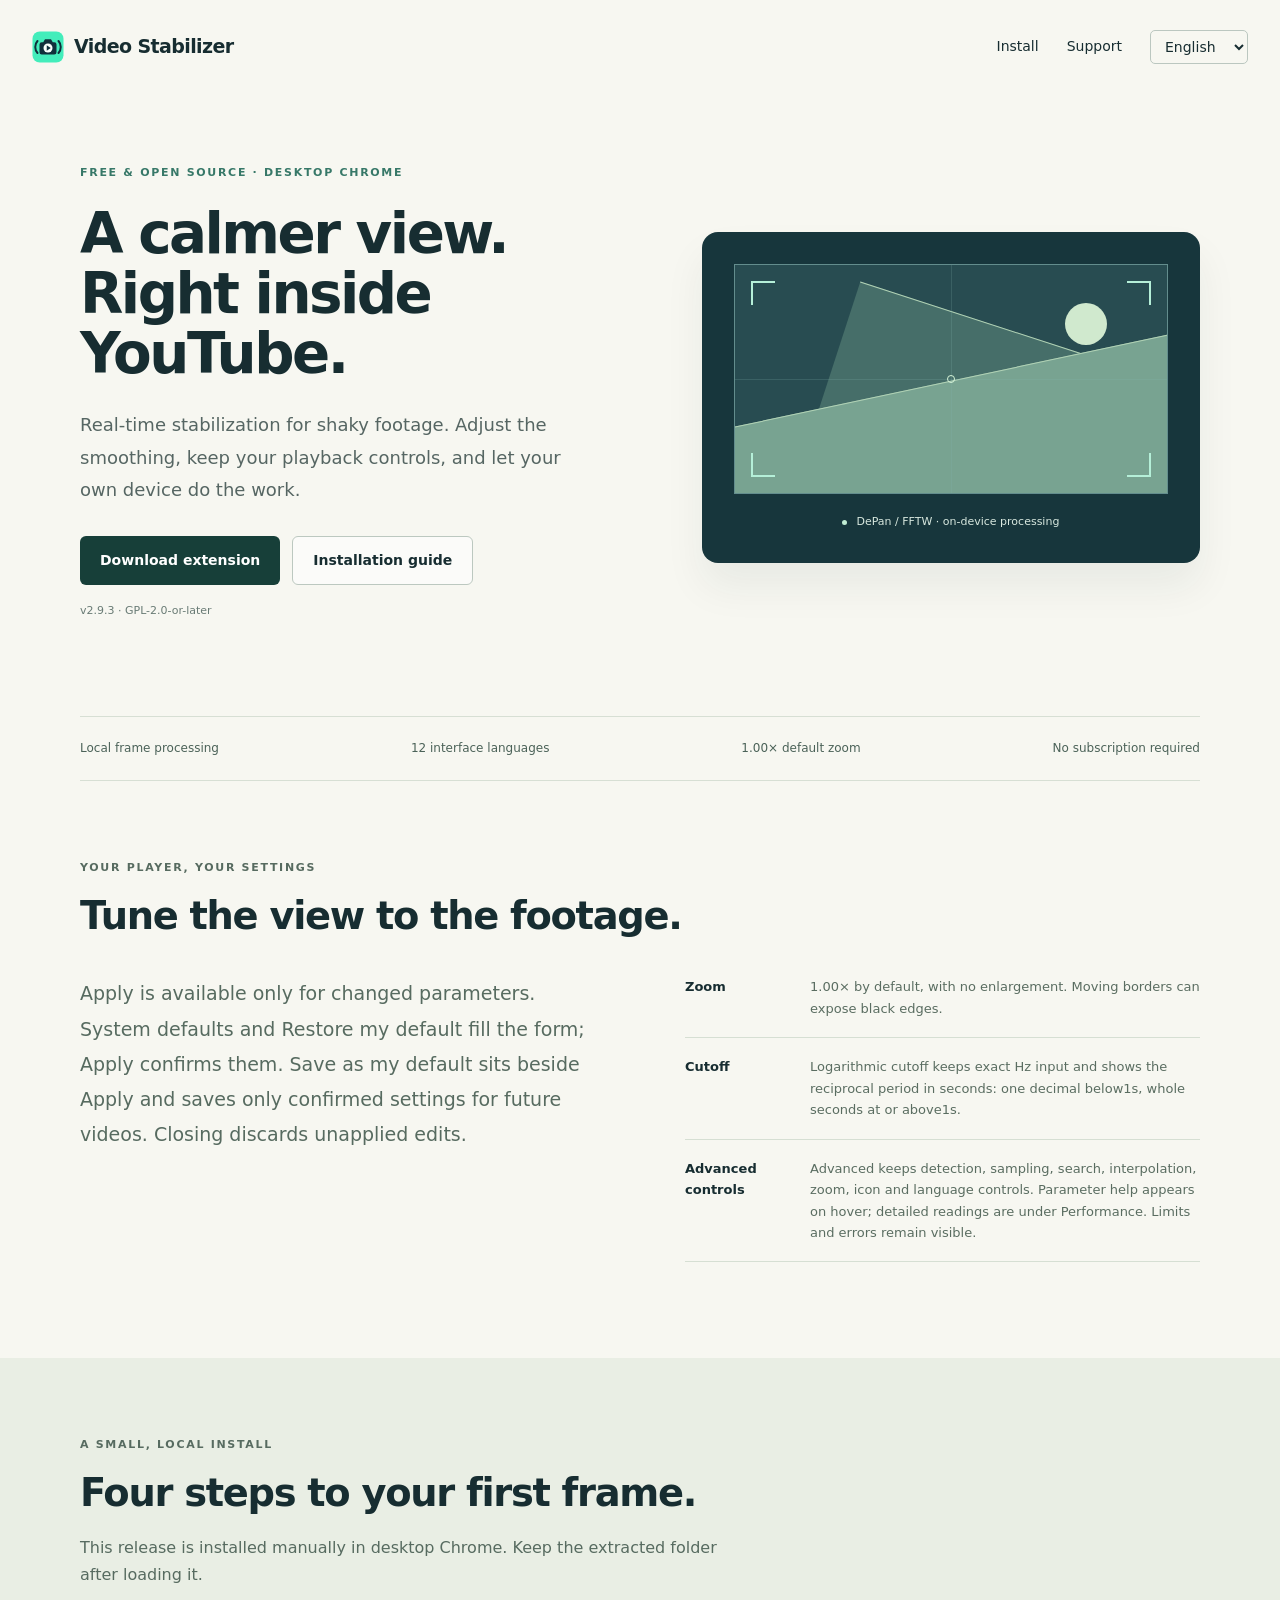
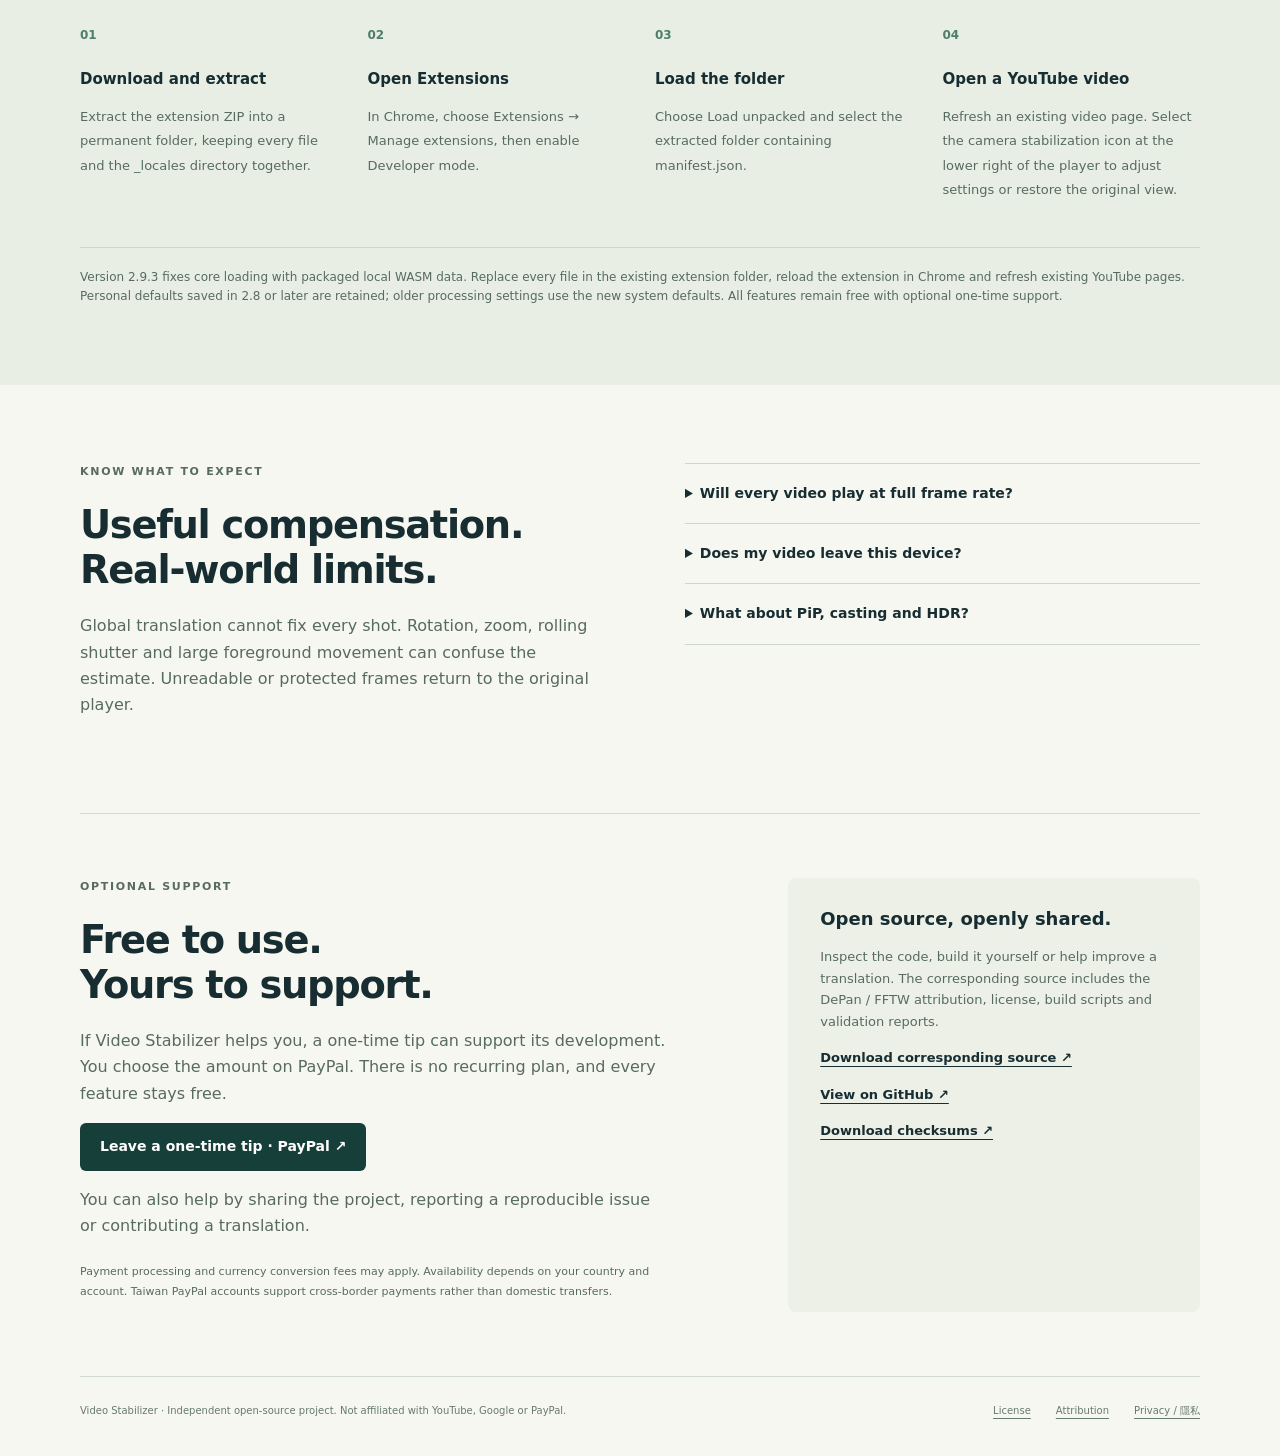
==== commit 7af062e0: "Add privacy policy for Chrome Web Store submission Publish the English and Traditional Chinese priva" ====
--- a/index.html
+++ b/index.html
@@ -23,6 +23,6 @@
     <section class="section wrap"><div class="two-columns"><div><p class="eyebrow" data-t="honestEyebrow">KNOW WHAT TO EXPECT</p><h2 data-t="limitsTitle">Useful compensation.<br>Real-world limits.</h2><p data-t="limitsBody">Global translation cannot fix every shot. Rotation, zoom, rolling shutter and large foreground movement can confuse the estimate. Unreadable or protected frames return to the original player.</p></div><div class="faq"><details><summary data-t="performanceQ">Will every video play at full frame rate?</summary><p data-t="performanceA">No. Processing depends on the device, video and speed. Q changes the workload substantially. Synthetic 4K frame analysis on one PC took about 24 ms at Q=25%, 45 ms at 50%, and 182 ms at 100%, before decode/output costs. The chosen Q is kept during slow processing; measured fps and timing help you decide.</p></details><details><summary data-t="privacyQ">Does my video leave this device?</summary><p data-t="privacyA">The extension processes frames locally and uses storage for preferences. It adds no analytics, remote translation or video uploads. YouTube and any payment service still have their own privacy practices.</p></details><details><summary data-t="compatibilityQ">What about PiP, casting and HDR?</summary><p data-t="compatibilityA">Picture-in-picture and casting use the original video. HDR output is not calibrated. Desktop Google Chrome 120+ is required. Microsoft Edge and other browsers have not been validated.</p></details></div></div></section>
     <section class="support-section wrap" id="support"><div><p class="eyebrow" data-t="supportEyebrow">OPTIONAL SUPPORT</p><h2 data-t="supportTitle">Free to use.<br>Yours to support.</h2><p data-t="supportBody">If Video Stabilizer helps you, a one-time tip can support its development. You choose the amount on PayPal. There is no recurring plan, and every feature stays free.</p><a class="button primary" id="tip" target="_blank" rel="noopener noreferrer" hidden data-t="tip">Leave a one-time tip · PayPal ↗</a><p id="supportEmpty" data-t="supportEmpty">You can also help by sharing the project, reporting a reproducible issue or contributing a translation.</p><p class="fine" id="supportFees" hidden data-t="supportFees">Payment processing and currency conversion fees may apply. Availability depends on your country and account. Taiwan PayPal accounts support cross-border payments rather than domestic transfers.</p></div><aside><h3 data-t="sourceTitle">Open source, openly shared.</h3><p data-t="sourceBody">Inspect the code, build it yourself or help improve a translation. The corresponding source includes the DePan / FFTW attribution, license, build scripts and validation reports.</p><a id="source" href="Video-Stabilizer-2.9.3-source.zip" data-t="source">Download corresponding source ↗</a><a id="repository" target="_blank" rel="noopener noreferrer" hidden data-t="repository">View on GitHub ↗</a><a href="SHA256SUMS.txt" data-t="checksums">Download checksums ↗</a></aside></section>
   </main>
-  <footer class="wrap"><span>Video Stabilizer · <span data-t="footer">Independent open-source project. Not affiliated with YouTube, Google or PayPal.</span></span><a href="LICENSE.txt" data-t="license">License</a><a href="NOTICE.txt" data-t="notice">Attribution</a></footer>
+  <footer class="wrap"><span>Video Stabilizer · <span data-t="footer">Independent open-source project. Not affiliated with YouTube, Google or PayPal.</span></span><a href="LICENSE.txt" data-t="license">License</a><a href="NOTICE.txt" data-t="notice">Attribution</a><a href="privacy.html">Privacy / 隱私</a></footer>
   <noscript><p class="wrap">JavaScript enables language switching and versioned download links. The packages are also listed in the downloads folder supplied with this site.</p></noscript>
 </body></html>
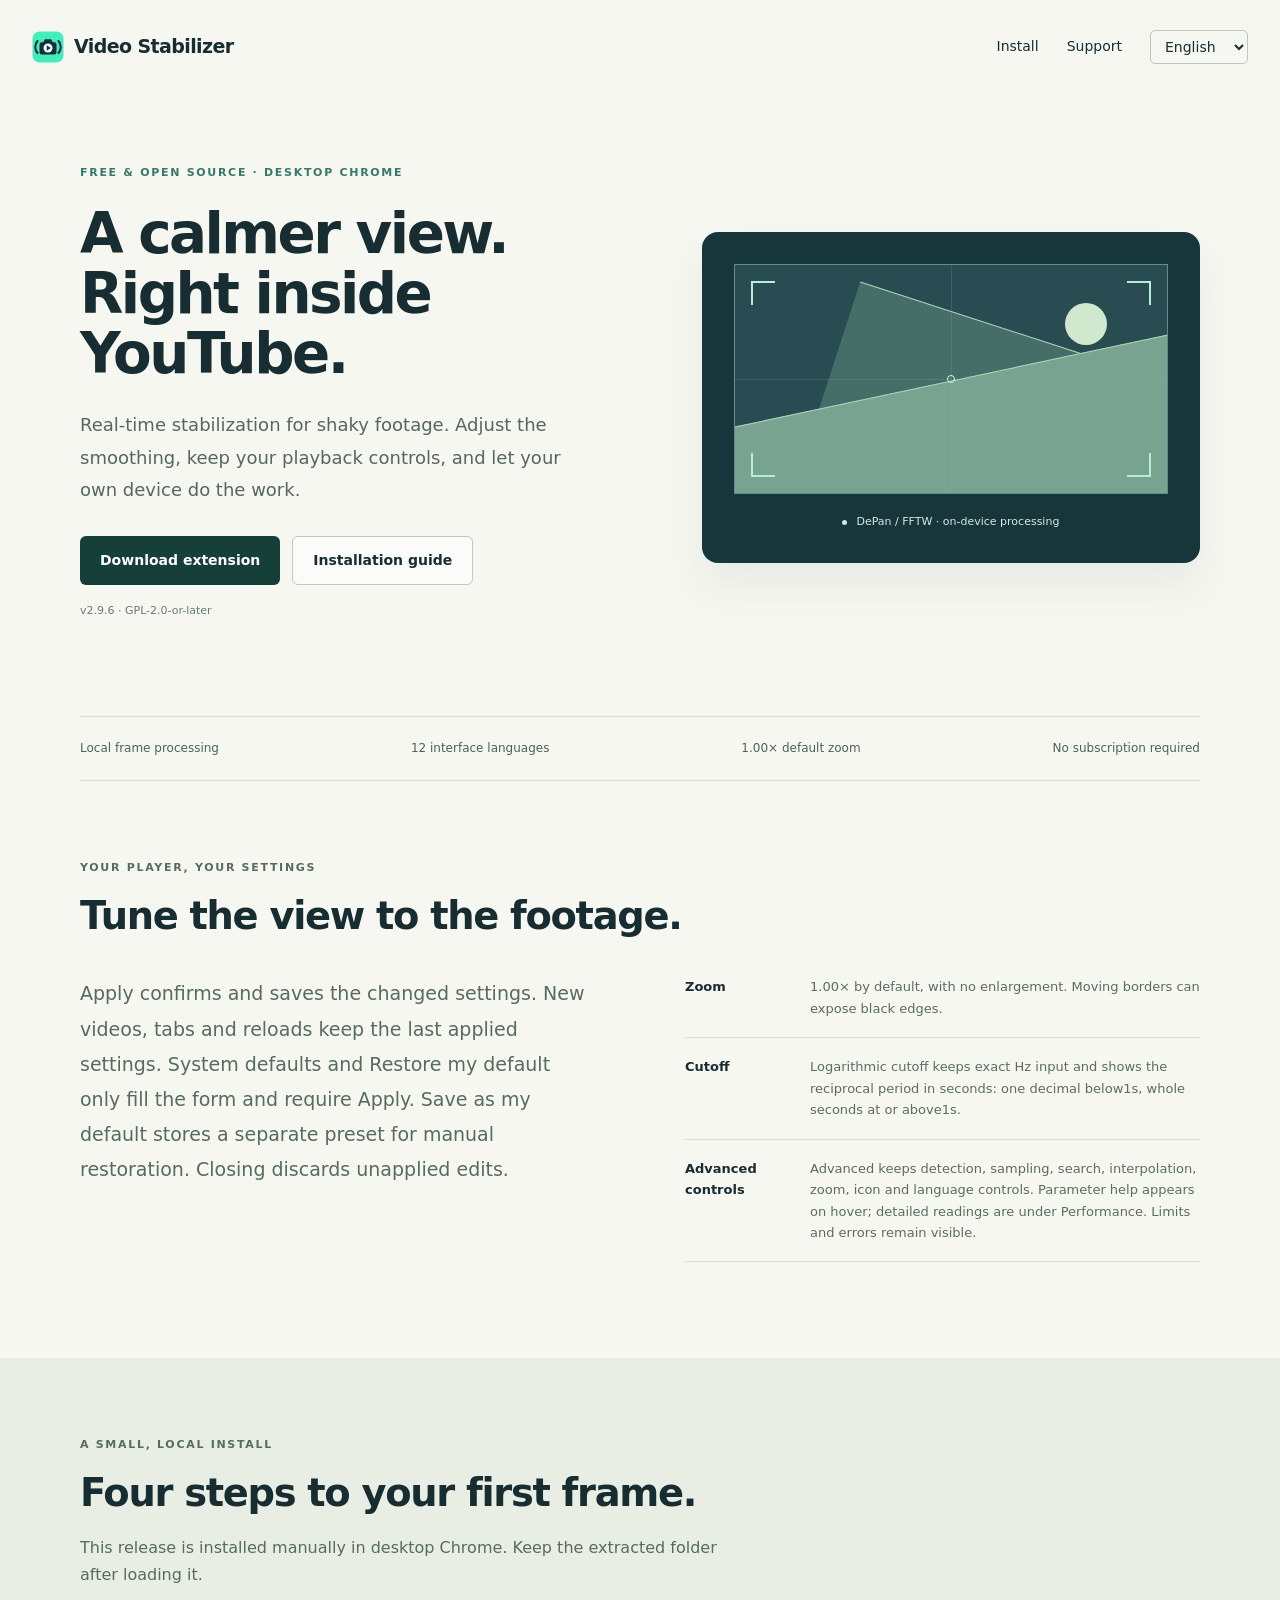
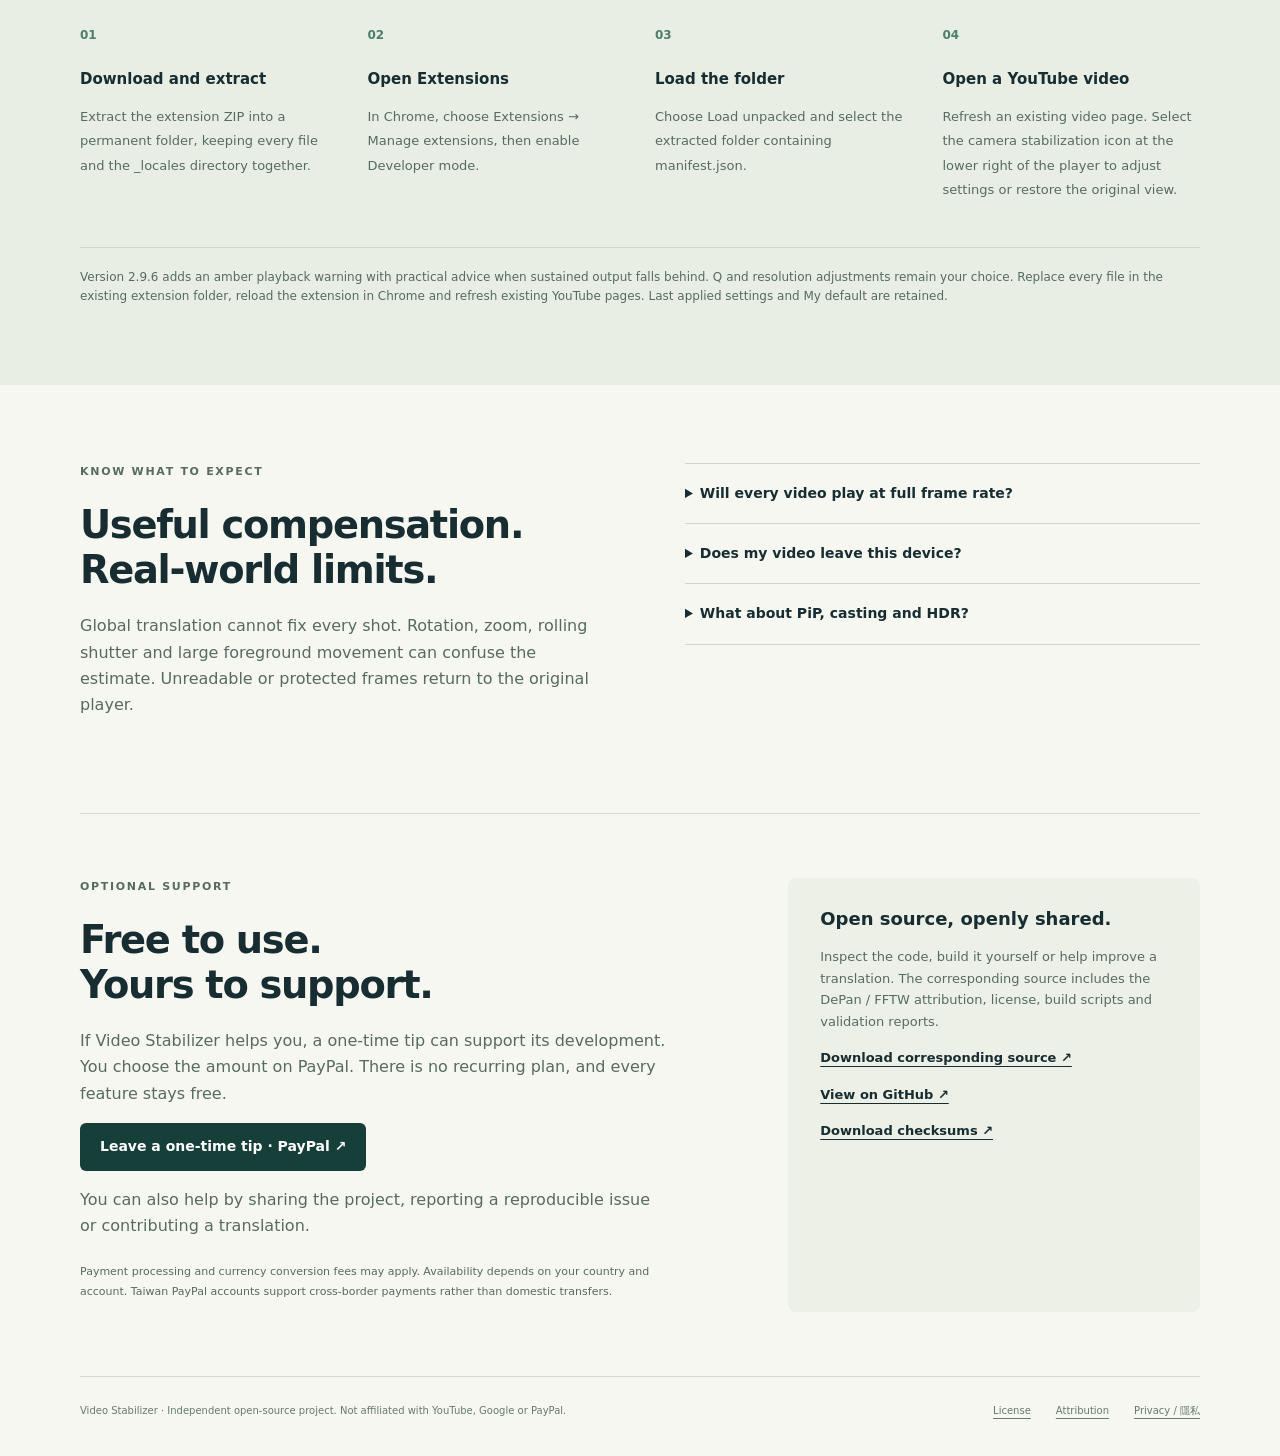
==== commit 31039b2d: "Publish Video Stabilizer 2.9.6 packages and matching source Publish the tested 2.9.6 installer, comp" ====
--- a/index.html
+++ b/index.html
@@ -14,14 +14,14 @@
   <header class="masthead"><a class="brand" href="#"><img src="icon.svg" width="32" height="32" alt=""><span>Video Stabilizer</span></a><nav aria-label="Main"><a href="#install" data-t="navInstall">Install</a><a href="#support" data-t="navSupport">Support</a><label><span class="sr-only" data-t="language">Language</span><select id="language"><option value="en" lang="en">English</option><option value="zh-Hant" lang="zh-Hant">繁體中文</option></select></label></nav></header>
   <main id="main">
     <section class="hero wrap">
-      <div class="hero-copy"><p class="eyebrow" data-t="eyebrow">FREE & OPEN SOURCE · DESKTOP CHROME</p><h1 data-t="hero">A calmer view.<br>Right inside YouTube.</h1><p class="lede" data-t="intro">Real-time stabilization for shaky footage. Adjust the smoothing, keep your playback controls, and let your own device do the work.</p><div class="buttons"><a class="button primary" id="download" href="Video-Stabilizer-2.9.3.zip" data-t="download">Download extension</a><a class="button secondary" href="#install" data-t="guide">Installation guide</a></div><p class="release"><span id="version">v2.9.3</span> <span data-t="release">· GPL-2.0-or-later</span></p></div>
+      <div class="hero-copy"><p class="eyebrow" data-t="eyebrow">FREE & OPEN SOURCE · DESKTOP CHROME</p><h1 data-t="hero">A calmer view.<br>Right inside YouTube.</h1><p class="lede" data-t="intro">Real-time stabilization for shaky footage. Adjust the smoothing, keep your playback controls, and let your own device do the work.</p><div class="buttons"><a class="button primary" id="download" href="Video-Stabilizer-2.9.6.zip" data-t="download">Download extension</a><a class="button secondary" href="#install" data-t="guide">Installation guide</a></div><p class="release"><span id="version">v2.9.6</span> <span data-t="release">· GPL-2.0-or-later</span></p></div>
       <div class="visual" aria-hidden="true"><div class="frame"><div class="cross x"></div><div class="cross y"></div><span class="frame-corner c1"></span><span class="frame-corner c2"></span><span class="frame-corner c3"></span><span class="frame-corner c4"></span><div class="horizon"></div><div class="hill hill-back"></div><div class="hill"></div><span class="focus"></span></div><div class="visual-note"><span class="dot"></span><span data-t="visualNote">DePan / FFTW · on-device processing</span></div></div>
     </section>
     <div class="principles wrap"><span data-t="local">Local frame processing</span><span data-t="languages">12 interface languages</span><span data-t="zoom">1.00× default zoom</span><span data-t="noSubscription">No subscription required</span></div>
-    <section class="section wrap"><div class="section-heading"><p class="eyebrow" data-t="controlEyebrow">YOUR PLAYER, YOUR SETTINGS</p><h2 data-t="controlTitle">Tune the view to the footage.</h2></div><div class="two-columns"><p class="body-large" data-t="controlBody">Apply is available only for changed parameters. System defaults and Restore my default fill the form; Apply confirms them. Save as my default sits beside Apply and saves only confirmed settings for future videos. Closing discards unapplied edits.</p><div class="parameter-list"><div><b data-t="paramZoom">Zoom</b><span data-t="paramZoomBody">1.00× by default, with no enlargement. Moving borders can expose black edges.</span></div><div><b data-t="paramSmooth">Cutoff</b><span data-t="paramSmoothBody">Logarithmic cutoff keeps exact Hz input and shows the reciprocal period in seconds: one decimal below1s, whole seconds at or above1s.</span></div><div><b data-t="paramAdvanced">Advanced controls</b><span data-t="paramAdvancedBody">Advanced keeps detection, sampling, search, interpolation, zoom, icon and language controls. Parameter help appears on hover; detailed readings are under Performance. Limits and errors remain visible.</span></div></div></div></section>
-    <section class="install-section" id="install"><div class="wrap section"><div class="section-heading"><p class="eyebrow" data-t="installEyebrow">A SMALL, LOCAL INSTALL</p><h2 data-t="installTitle">Four steps to your first frame.</h2><p data-t="installIntro">This release is installed manually in desktop Chrome. Keep the extracted folder after loading it.</p></div><ol class="steps"><li><b data-t="step1">Download and extract</b><p data-t="step1Body">Extract the extension ZIP into a permanent folder, keeping every file and the _locales directory together.</p></li><li><b data-t="step2">Open Extensions</b><p data-t="step2Body">In Chrome, choose Extensions → Manage extensions, then enable Developer mode.</p></li><li><b data-t="step3">Load the folder</b><p data-t="step3Body">Choose Load unpacked and select the extracted folder containing manifest.json.</p></li><li><b data-t="step4">Open a YouTube video</b><p data-t="step4Body">Refresh an existing video page. Select the camera stabilization icon at the lower right of the player to adjust settings or restore the original view.</p></li></ol><p class="note" data-t="update">Version 2.9.3 fixes core loading with packaged local WASM data. Replace every file in the existing extension folder, reload the extension in Chrome and refresh existing YouTube pages. Personal defaults saved in 2.8 or later are retained; older processing settings use the new system defaults. All features remain free with optional one-time support.</p></div></section>
+    <section class="section wrap"><div class="section-heading"><p class="eyebrow" data-t="controlEyebrow">YOUR PLAYER, YOUR SETTINGS</p><h2 data-t="controlTitle">Tune the view to the footage.</h2></div><div class="two-columns"><p class="body-large" data-t="controlBody">Apply confirms and saves the changed settings. New videos, tabs and reloads keep the last applied settings. System defaults and Restore my default only fill the form and require Apply. Save as my default stores a separate preset for manual restoration. Closing discards unapplied edits.</p><div class="parameter-list"><div><b data-t="paramZoom">Zoom</b><span data-t="paramZoomBody">1.00× by default, with no enlargement. Moving borders can expose black edges.</span></div><div><b data-t="paramSmooth">Cutoff</b><span data-t="paramSmoothBody">Logarithmic cutoff keeps exact Hz input and shows the reciprocal period in seconds: one decimal below1s, whole seconds at or above1s.</span></div><div><b data-t="paramAdvanced">Advanced controls</b><span data-t="paramAdvancedBody">Advanced keeps detection, sampling, search, interpolation, zoom, icon and language controls. Parameter help appears on hover; detailed readings are under Performance. Limits and errors remain visible.</span></div></div></div></section>
+    <section class="install-section" id="install"><div class="wrap section"><div class="section-heading"><p class="eyebrow" data-t="installEyebrow">A SMALL, LOCAL INSTALL</p><h2 data-t="installTitle">Four steps to your first frame.</h2><p data-t="installIntro">This release is installed manually in desktop Chrome. Keep the extracted folder after loading it.</p></div><ol class="steps"><li><b data-t="step1">Download and extract</b><p data-t="step1Body">Extract the extension ZIP into a permanent folder, keeping every file and the _locales directory together.</p></li><li><b data-t="step2">Open Extensions</b><p data-t="step2Body">In Chrome, choose Extensions → Manage extensions, then enable Developer mode.</p></li><li><b data-t="step3">Load the folder</b><p data-t="step3Body">Choose Load unpacked and select the extracted folder containing manifest.json.</p></li><li><b data-t="step4">Open a YouTube video</b><p data-t="step4Body">Refresh an existing video page. Select the camera stabilization icon at the lower right of the player to adjust settings or restore the original view.</p></li></ol><p class="note" data-t="update">Version 2.9.6 adds an amber playback warning with practical advice when sustained output falls behind. Q and resolution adjustments remain your choice. Replace every file in the existing extension folder, reload the extension in Chrome and refresh existing YouTube pages. Last applied settings and My default are retained.</p></div></section>
     <section class="section wrap"><div class="two-columns"><div><p class="eyebrow" data-t="honestEyebrow">KNOW WHAT TO EXPECT</p><h2 data-t="limitsTitle">Useful compensation.<br>Real-world limits.</h2><p data-t="limitsBody">Global translation cannot fix every shot. Rotation, zoom, rolling shutter and large foreground movement can confuse the estimate. Unreadable or protected frames return to the original player.</p></div><div class="faq"><details><summary data-t="performanceQ">Will every video play at full frame rate?</summary><p data-t="performanceA">No. Processing depends on the device, video and speed. Q changes the workload substantially. Synthetic 4K frame analysis on one PC took about 24 ms at Q=25%, 45 ms at 50%, and 182 ms at 100%, before decode/output costs. The chosen Q is kept during slow processing; measured fps and timing help you decide.</p></details><details><summary data-t="privacyQ">Does my video leave this device?</summary><p data-t="privacyA">The extension processes frames locally and uses storage for preferences. It adds no analytics, remote translation or video uploads. YouTube and any payment service still have their own privacy practices.</p></details><details><summary data-t="compatibilityQ">What about PiP, casting and HDR?</summary><p data-t="compatibilityA">Picture-in-picture and casting use the original video. HDR output is not calibrated. Desktop Google Chrome 120+ is required. Microsoft Edge and other browsers have not been validated.</p></details></div></div></section>
-    <section class="support-section wrap" id="support"><div><p class="eyebrow" data-t="supportEyebrow">OPTIONAL SUPPORT</p><h2 data-t="supportTitle">Free to use.<br>Yours to support.</h2><p data-t="supportBody">If Video Stabilizer helps you, a one-time tip can support its development. You choose the amount on PayPal. There is no recurring plan, and every feature stays free.</p><a class="button primary" id="tip" target="_blank" rel="noopener noreferrer" hidden data-t="tip">Leave a one-time tip · PayPal ↗</a><p id="supportEmpty" data-t="supportEmpty">You can also help by sharing the project, reporting a reproducible issue or contributing a translation.</p><p class="fine" id="supportFees" hidden data-t="supportFees">Payment processing and currency conversion fees may apply. Availability depends on your country and account. Taiwan PayPal accounts support cross-border payments rather than domestic transfers.</p></div><aside><h3 data-t="sourceTitle">Open source, openly shared.</h3><p data-t="sourceBody">Inspect the code, build it yourself or help improve a translation. The corresponding source includes the DePan / FFTW attribution, license, build scripts and validation reports.</p><a id="source" href="Video-Stabilizer-2.9.3-source.zip" data-t="source">Download corresponding source ↗</a><a id="repository" target="_blank" rel="noopener noreferrer" hidden data-t="repository">View on GitHub ↗</a><a href="SHA256SUMS.txt" data-t="checksums">Download checksums ↗</a></aside></section>
+    <section class="support-section wrap" id="support"><div><p class="eyebrow" data-t="supportEyebrow">OPTIONAL SUPPORT</p><h2 data-t="supportTitle">Free to use.<br>Yours to support.</h2><p data-t="supportBody">If Video Stabilizer helps you, a one-time tip can support its development. You choose the amount on PayPal. There is no recurring plan, and every feature stays free.</p><a class="button primary" id="tip" target="_blank" rel="noopener noreferrer" hidden data-t="tip">Leave a one-time tip · PayPal ↗</a><p id="supportEmpty" data-t="supportEmpty">You can also help by sharing the project, reporting a reproducible issue or contributing a translation.</p><p class="fine" id="supportFees" hidden data-t="supportFees">Payment processing and currency conversion fees may apply. Availability depends on your country and account. Taiwan PayPal accounts support cross-border payments rather than domestic transfers.</p></div><aside><h3 data-t="sourceTitle">Open source, openly shared.</h3><p data-t="sourceBody">Inspect the code, build it yourself or help improve a translation. The corresponding source includes the DePan / FFTW attribution, license, build scripts and validation reports.</p><a id="source" href="Video-Stabilizer-2.9.6-source.zip" data-t="source">Download corresponding source ↗</a><a id="repository" target="_blank" rel="noopener noreferrer" hidden data-t="repository">View on GitHub ↗</a><a href="SHA256SUMS.txt" data-t="checksums">Download checksums ↗</a></aside></section>
   </main>
   <footer class="wrap"><span>Video Stabilizer · <span data-t="footer">Independent open-source project. Not affiliated with YouTube, Google or PayPal.</span></span><a href="LICENSE.txt" data-t="license">License</a><a href="NOTICE.txt" data-t="notice">Attribution</a><a href="privacy.html">Privacy / 隱私</a></footer>
   <noscript><p class="wrap">JavaScript enables language switching and versioned download links. The packages are also listed in the downloads folder supplied with this site.</p></noscript>
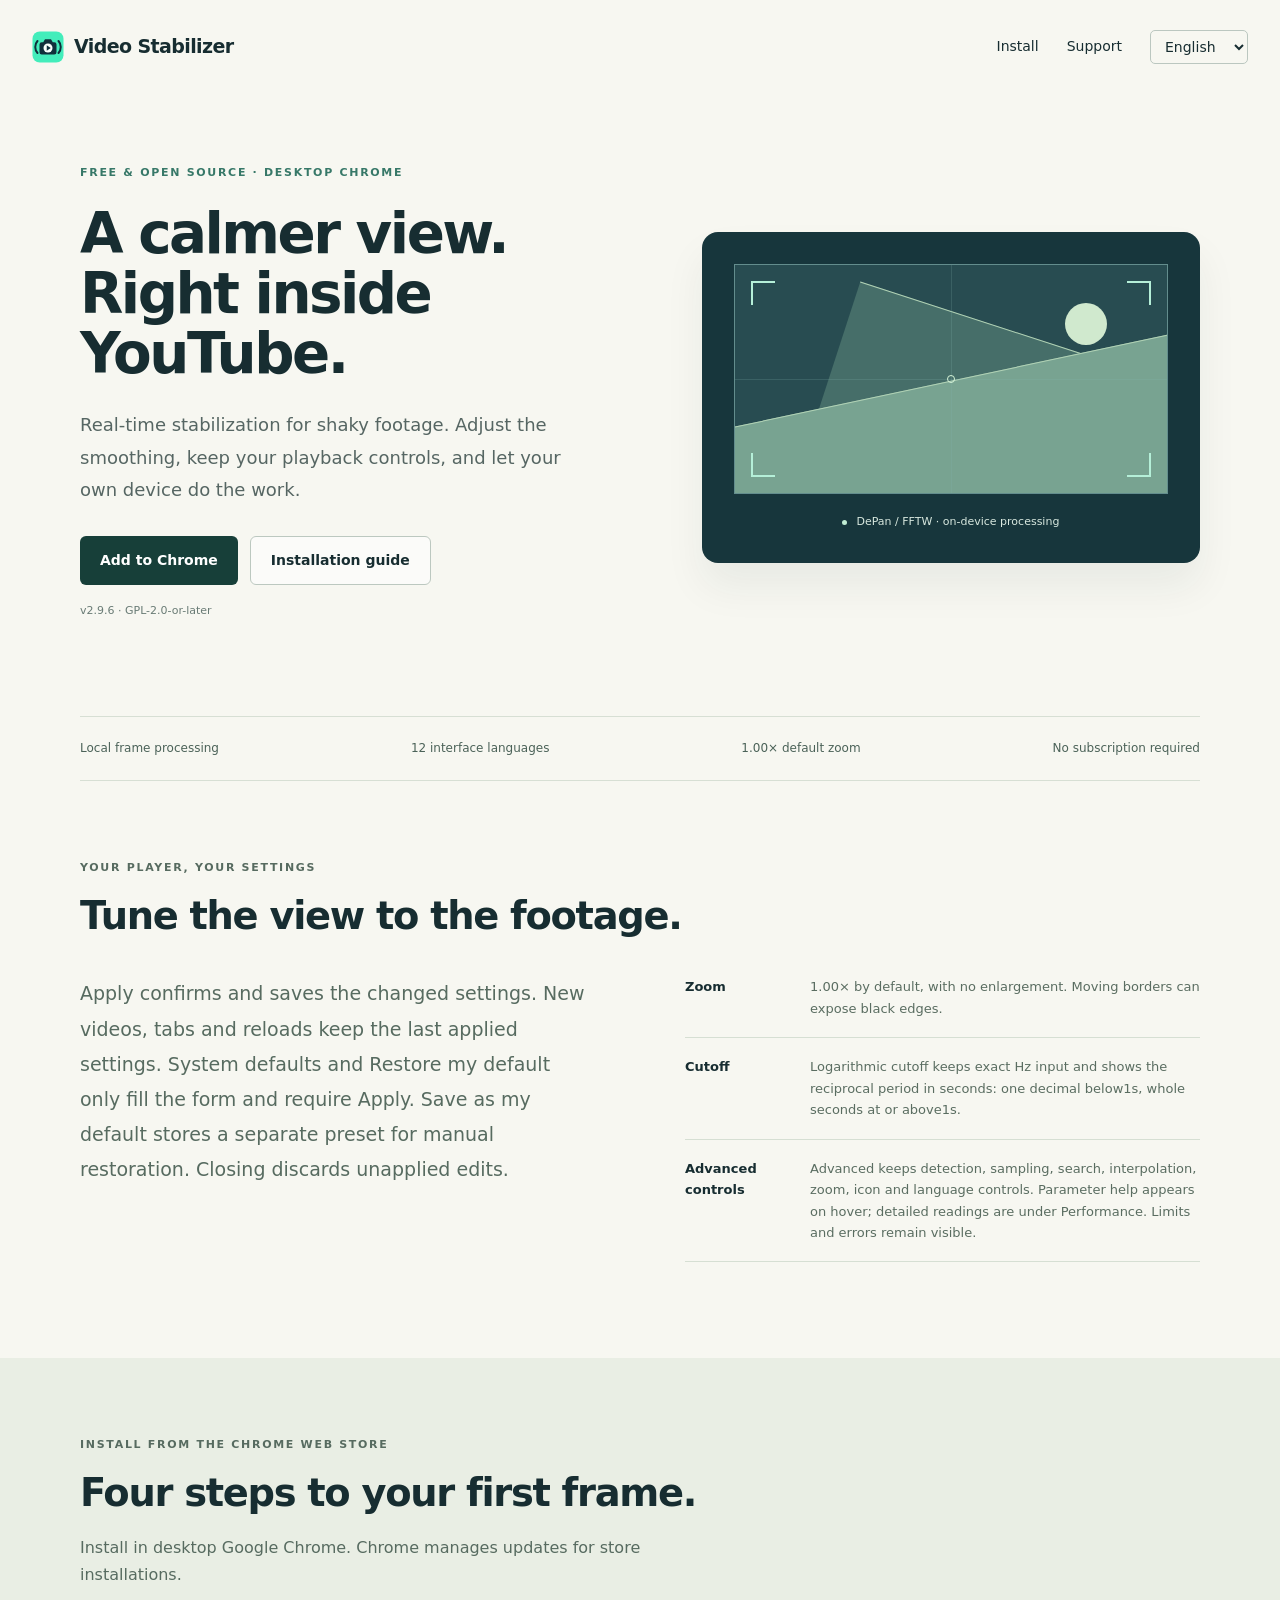
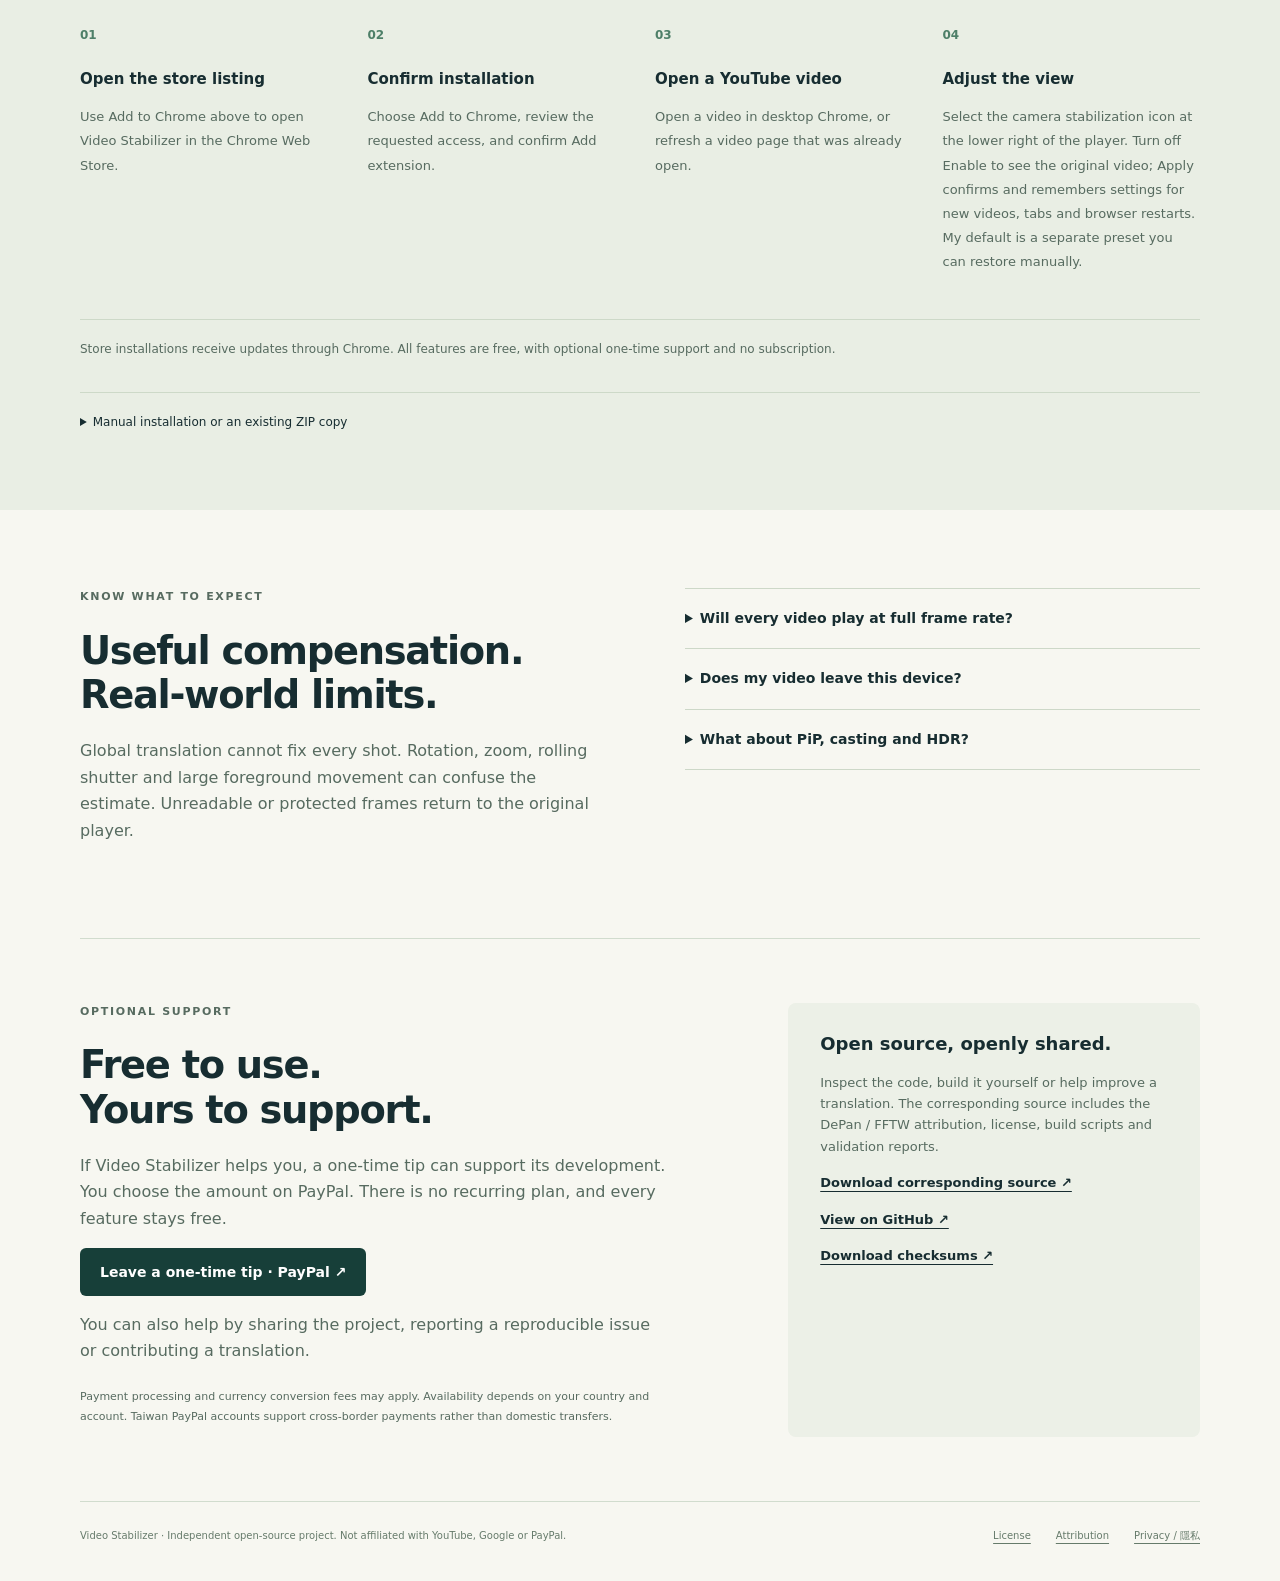
==== commit 5ca58246: "Make Chrome Web Store the primary installation entry Link the English and Traditional Chinese landin" ====
--- a/index.html
+++ b/index.html
@@ -14,15 +14,15 @@
   <header class="masthead"><a class="brand" href="#"><img src="icon.svg" width="32" height="32" alt=""><span>Video Stabilizer</span></a><nav aria-label="Main"><a href="#install" data-t="navInstall">Install</a><a href="#support" data-t="navSupport">Support</a><label><span class="sr-only" data-t="language">Language</span><select id="language"><option value="en" lang="en">English</option><option value="zh-Hant" lang="zh-Hant">繁體中文</option></select></label></nav></header>
   <main id="main">
     <section class="hero wrap">
-      <div class="hero-copy"><p class="eyebrow" data-t="eyebrow">FREE & OPEN SOURCE · DESKTOP CHROME</p><h1 data-t="hero">A calmer view.<br>Right inside YouTube.</h1><p class="lede" data-t="intro">Real-time stabilization for shaky footage. Adjust the smoothing, keep your playback controls, and let your own device do the work.</p><div class="buttons"><a class="button primary" id="download" href="Video-Stabilizer-2.9.6.zip" data-t="download">Download extension</a><a class="button secondary" href="#install" data-t="guide">Installation guide</a></div><p class="release"><span id="version">v2.9.6</span> <span data-t="release">· GPL-2.0-or-later</span></p></div>
+      <div class="hero-copy"><p class="eyebrow" data-t="eyebrow">FREE & OPEN SOURCE · DESKTOP CHROME</p><h1 data-t="hero">A calmer view.<br>Right inside YouTube.</h1><p class="lede" data-t="intro">Real-time stabilization for shaky footage. Adjust the smoothing, keep your playback controls, and let your own device do the work.</p><div class="buttons"><a class="button primary" id="storeInstall" href="https://chromewebstore.google.com/detail/video-stabilizer/ahkmnbmgllnfcecefpchanncdgnpbfen" data-t="installStore">Add to Chrome</a><a class="button secondary" href="#install" data-t="guide">Installation guide</a></div><p class="release"><span id="version">v2.9.6</span> <span data-t="release">· GPL-2.0-or-later</span></p></div>
       <div class="visual" aria-hidden="true"><div class="frame"><div class="cross x"></div><div class="cross y"></div><span class="frame-corner c1"></span><span class="frame-corner c2"></span><span class="frame-corner c3"></span><span class="frame-corner c4"></span><div class="horizon"></div><div class="hill hill-back"></div><div class="hill"></div><span class="focus"></span></div><div class="visual-note"><span class="dot"></span><span data-t="visualNote">DePan / FFTW · on-device processing</span></div></div>
     </section>
     <div class="principles wrap"><span data-t="local">Local frame processing</span><span data-t="languages">12 interface languages</span><span data-t="zoom">1.00× default zoom</span><span data-t="noSubscription">No subscription required</span></div>
     <section class="section wrap"><div class="section-heading"><p class="eyebrow" data-t="controlEyebrow">YOUR PLAYER, YOUR SETTINGS</p><h2 data-t="controlTitle">Tune the view to the footage.</h2></div><div class="two-columns"><p class="body-large" data-t="controlBody">Apply confirms and saves the changed settings. New videos, tabs and reloads keep the last applied settings. System defaults and Restore my default only fill the form and require Apply. Save as my default stores a separate preset for manual restoration. Closing discards unapplied edits.</p><div class="parameter-list"><div><b data-t="paramZoom">Zoom</b><span data-t="paramZoomBody">1.00× by default, with no enlargement. Moving borders can expose black edges.</span></div><div><b data-t="paramSmooth">Cutoff</b><span data-t="paramSmoothBody">Logarithmic cutoff keeps exact Hz input and shows the reciprocal period in seconds: one decimal below1s, whole seconds at or above1s.</span></div><div><b data-t="paramAdvanced">Advanced controls</b><span data-t="paramAdvancedBody">Advanced keeps detection, sampling, search, interpolation, zoom, icon and language controls. Parameter help appears on hover; detailed readings are under Performance. Limits and errors remain visible.</span></div></div></div></section>
-    <section class="install-section" id="install"><div class="wrap section"><div class="section-heading"><p class="eyebrow" data-t="installEyebrow">A SMALL, LOCAL INSTALL</p><h2 data-t="installTitle">Four steps to your first frame.</h2><p data-t="installIntro">This release is installed manually in desktop Chrome. Keep the extracted folder after loading it.</p></div><ol class="steps"><li><b data-t="step1">Download and extract</b><p data-t="step1Body">Extract the extension ZIP into a permanent folder, keeping every file and the _locales directory together.</p></li><li><b data-t="step2">Open Extensions</b><p data-t="step2Body">In Chrome, choose Extensions → Manage extensions, then enable Developer mode.</p></li><li><b data-t="step3">Load the folder</b><p data-t="step3Body">Choose Load unpacked and select the extracted folder containing manifest.json.</p></li><li><b data-t="step4">Open a YouTube video</b><p data-t="step4Body">Refresh an existing video page. Select the camera stabilization icon at the lower right of the player to adjust settings or restore the original view.</p></li></ol><p class="note" data-t="update">Version 2.9.6 adds an amber playback warning with practical advice when sustained output falls behind. Q and resolution adjustments remain your choice. Replace every file in the existing extension folder, reload the extension in Chrome and refresh existing YouTube pages. Last applied settings and My default are retained.</p></div></section>
+    <section class="install-section" id="install"><div class="wrap section"><div class="section-heading"><p class="eyebrow" data-t="installEyebrow">INSTALL FROM THE CHROME WEB STORE</p><h2 data-t="installTitle">Four steps to your first frame.</h2><p data-t="installIntro">Install in desktop Google Chrome. Chrome manages updates for store installations.</p></div><ol class="steps"><li><b data-t="step1">Open the store listing</b><p data-t="step1Body">Use Add to Chrome above to open Video Stabilizer in the Chrome Web Store.</p></li><li><b data-t="step2">Confirm installation</b><p data-t="step2Body">Choose Add to Chrome, review the requested access, and confirm Add extension.</p></li><li><b data-t="step3">Open a YouTube video</b><p data-t="step3Body">Open a video in desktop Chrome, or refresh a video page that was already open.</p></li><li><b data-t="step4">Adjust the view</b><p data-t="step4Body">Select the camera stabilization icon at the lower right of the player. Turn off Enable to see the original video; Apply confirms and remembers settings for new videos, tabs and browser restarts. My default is a separate preset you can restore manually.</p></li></ol><p class="note" data-t="update">Store installations receive updates through Chrome. All features are free, with optional one-time support and no subscription.</p><details class="note"><summary data-t="manualTitle">Manual installation or an existing ZIP copy</summary><p data-t="manualBody">For manual installation, download and extract the ZIP into a permanent folder. In Chrome, open Extensions → Manage extensions, enable Developer mode, then choose Load unpacked and select the folder containing manifest.json.</p><p><a id="download" href="Video-Stabilizer-2.9.6.zip" data-t="download">Download ZIP</a></p><p data-t="manualMigration">Store and manually loaded copies are separate installations. Before using the store copy in the same Chrome profile, disable the manual copy. Saved settings do not transfer automatically. Manual copies can still be updated in place, reloaded in Chrome, and followed by a YouTube refresh.</p></details></div></section>
     <section class="section wrap"><div class="two-columns"><div><p class="eyebrow" data-t="honestEyebrow">KNOW WHAT TO EXPECT</p><h2 data-t="limitsTitle">Useful compensation.<br>Real-world limits.</h2><p data-t="limitsBody">Global translation cannot fix every shot. Rotation, zoom, rolling shutter and large foreground movement can confuse the estimate. Unreadable or protected frames return to the original player.</p></div><div class="faq"><details><summary data-t="performanceQ">Will every video play at full frame rate?</summary><p data-t="performanceA">No. Processing depends on the device, video and speed. Q changes the workload substantially. Synthetic 4K frame analysis on one PC took about 24 ms at Q=25%, 45 ms at 50%, and 182 ms at 100%, before decode/output costs. The chosen Q is kept during slow processing; measured fps and timing help you decide.</p></details><details><summary data-t="privacyQ">Does my video leave this device?</summary><p data-t="privacyA">The extension processes frames locally and uses storage for preferences. It adds no analytics, remote translation or video uploads. YouTube and any payment service still have their own privacy practices.</p></details><details><summary data-t="compatibilityQ">What about PiP, casting and HDR?</summary><p data-t="compatibilityA">Picture-in-picture and casting use the original video. HDR output is not calibrated. Desktop Google Chrome 120+ is required. Microsoft Edge and other browsers have not been validated.</p></details></div></div></section>
     <section class="support-section wrap" id="support"><div><p class="eyebrow" data-t="supportEyebrow">OPTIONAL SUPPORT</p><h2 data-t="supportTitle">Free to use.<br>Yours to support.</h2><p data-t="supportBody">If Video Stabilizer helps you, a one-time tip can support its development. You choose the amount on PayPal. There is no recurring plan, and every feature stays free.</p><a class="button primary" id="tip" target="_blank" rel="noopener noreferrer" hidden data-t="tip">Leave a one-time tip · PayPal ↗</a><p id="supportEmpty" data-t="supportEmpty">You can also help by sharing the project, reporting a reproducible issue or contributing a translation.</p><p class="fine" id="supportFees" hidden data-t="supportFees">Payment processing and currency conversion fees may apply. Availability depends on your country and account. Taiwan PayPal accounts support cross-border payments rather than domestic transfers.</p></div><aside><h3 data-t="sourceTitle">Open source, openly shared.</h3><p data-t="sourceBody">Inspect the code, build it yourself or help improve a translation. The corresponding source includes the DePan / FFTW attribution, license, build scripts and validation reports.</p><a id="source" href="Video-Stabilizer-2.9.6-source.zip" data-t="source">Download corresponding source ↗</a><a id="repository" target="_blank" rel="noopener noreferrer" hidden data-t="repository">View on GitHub ↗</a><a href="SHA256SUMS.txt" data-t="checksums">Download checksums ↗</a></aside></section>
   </main>
   <footer class="wrap"><span>Video Stabilizer · <span data-t="footer">Independent open-source project. Not affiliated with YouTube, Google or PayPal.</span></span><a href="LICENSE.txt" data-t="license">License</a><a href="NOTICE.txt" data-t="notice">Attribution</a><a href="privacy.html">Privacy / 隱私</a></footer>
-  <noscript><p class="wrap">JavaScript enables language switching and versioned download links. The packages are also listed in the downloads folder supplied with this site.</p></noscript>
+  <noscript><p class="wrap">Install from the Chrome Web Store above, or expand the manual installation section for the ZIP download. JavaScript enables language switching.</p></noscript>
 </body></html>
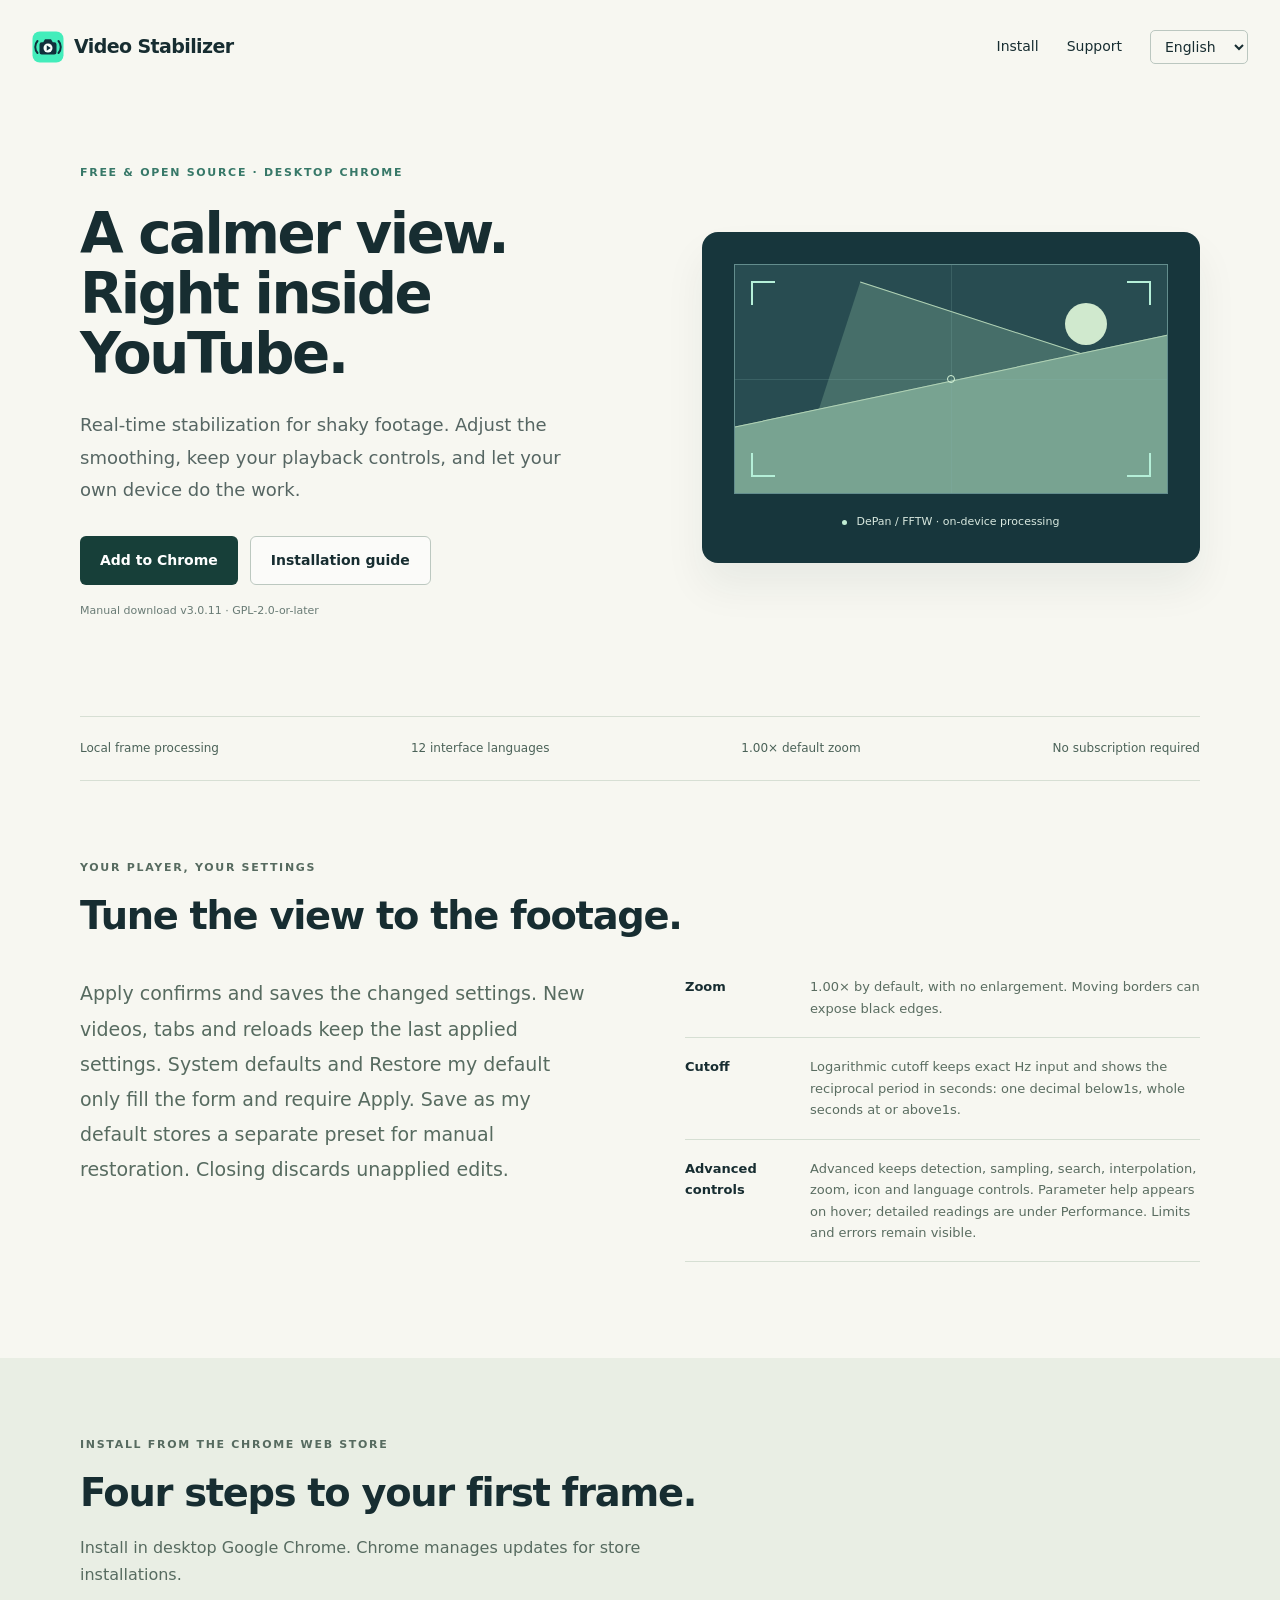
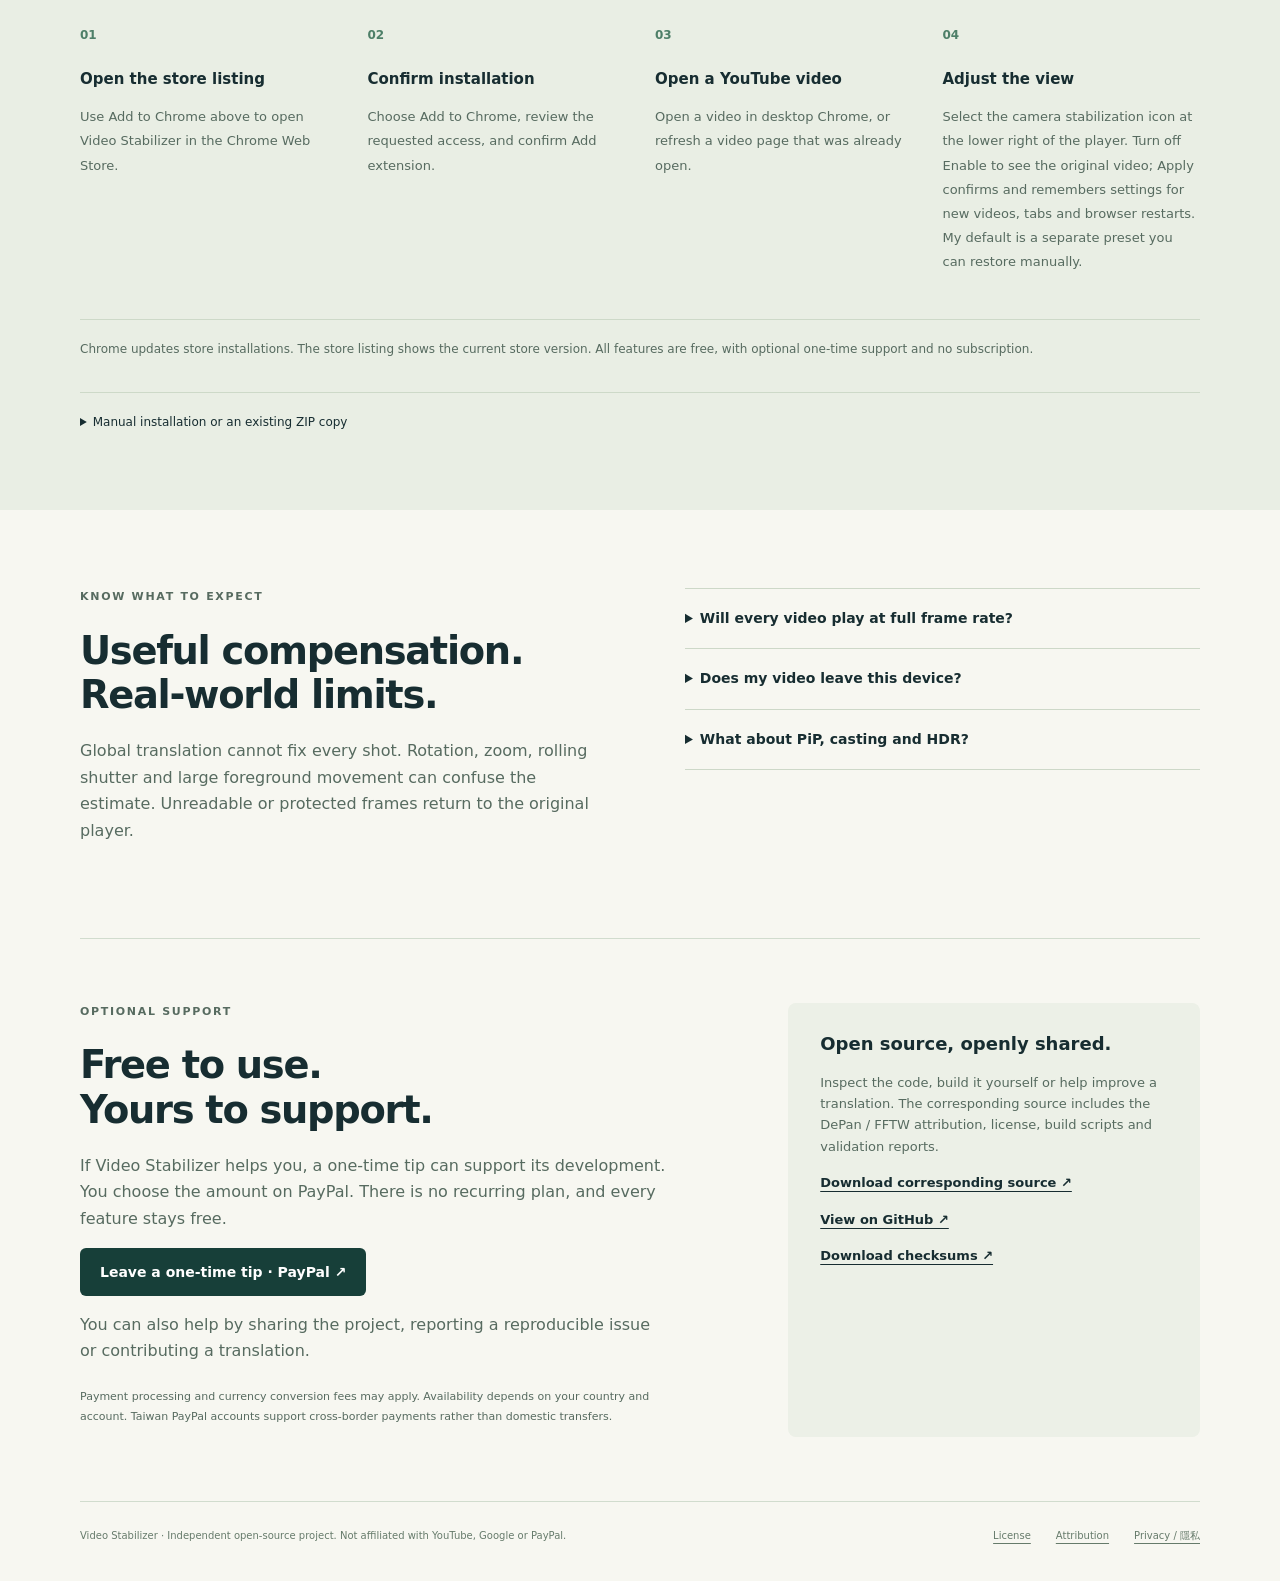
==== commit cb182353: "Publish Video Stabilizer 3.0.11 downloads Publish matched Chrome and source archives with a versione" ====
--- a/index.html
+++ b/index.html
@@ -14,14 +14,14 @@
   <header class="masthead"><a class="brand" href="#"><img src="icon.svg" width="32" height="32" alt=""><span>Video Stabilizer</span></a><nav aria-label="Main"><a href="#install" data-t="navInstall">Install</a><a href="#support" data-t="navSupport">Support</a><label><span class="sr-only" data-t="language">Language</span><select id="language"><option value="en" lang="en">English</option><option value="zh-Hant" lang="zh-Hant">繁體中文</option></select></label></nav></header>
   <main id="main">
     <section class="hero wrap">
-      <div class="hero-copy"><p class="eyebrow" data-t="eyebrow">FREE & OPEN SOURCE · DESKTOP CHROME</p><h1 data-t="hero">A calmer view.<br>Right inside YouTube.</h1><p class="lede" data-t="intro">Real-time stabilization for shaky footage. Adjust the smoothing, keep your playback controls, and let your own device do the work.</p><div class="buttons"><a class="button primary" id="storeInstall" href="https://chromewebstore.google.com/detail/video-stabilizer/ahkmnbmgllnfcecefpchanncdgnpbfen" data-t="installStore">Add to Chrome</a><a class="button secondary" href="#install" data-t="guide">Installation guide</a></div><p class="release"><span id="version">v2.9.6</span> <span data-t="release">· GPL-2.0-or-later</span></p></div>
+      <div class="hero-copy"><p class="eyebrow" data-t="eyebrow">FREE & OPEN SOURCE · DESKTOP CHROME</p><h1 data-t="hero">A calmer view.<br>Right inside YouTube.</h1><p class="lede" data-t="intro">Real-time stabilization for shaky footage. Adjust the smoothing, keep your playback controls, and let your own device do the work.</p><div class="buttons"><a class="button primary" id="storeInstall" href="https://chromewebstore.google.com/detail/video-stabilizer/ahkmnbmgllnfcecefpchanncdgnpbfen" data-t="installStore">Add to Chrome</a><a class="button secondary" href="#install" data-t="guide">Installation guide</a></div><p class="release"><span data-t="manualVersion">Manual download</span> <span id="version">v3.0.11</span> <span data-t="release">· GPL-2.0-or-later</span></p></div>
       <div class="visual" aria-hidden="true"><div class="frame"><div class="cross x"></div><div class="cross y"></div><span class="frame-corner c1"></span><span class="frame-corner c2"></span><span class="frame-corner c3"></span><span class="frame-corner c4"></span><div class="horizon"></div><div class="hill hill-back"></div><div class="hill"></div><span class="focus"></span></div><div class="visual-note"><span class="dot"></span><span data-t="visualNote">DePan / FFTW · on-device processing</span></div></div>
     </section>
     <div class="principles wrap"><span data-t="local">Local frame processing</span><span data-t="languages">12 interface languages</span><span data-t="zoom">1.00× default zoom</span><span data-t="noSubscription">No subscription required</span></div>
     <section class="section wrap"><div class="section-heading"><p class="eyebrow" data-t="controlEyebrow">YOUR PLAYER, YOUR SETTINGS</p><h2 data-t="controlTitle">Tune the view to the footage.</h2></div><div class="two-columns"><p class="body-large" data-t="controlBody">Apply confirms and saves the changed settings. New videos, tabs and reloads keep the last applied settings. System defaults and Restore my default only fill the form and require Apply. Save as my default stores a separate preset for manual restoration. Closing discards unapplied edits.</p><div class="parameter-list"><div><b data-t="paramZoom">Zoom</b><span data-t="paramZoomBody">1.00× by default, with no enlargement. Moving borders can expose black edges.</span></div><div><b data-t="paramSmooth">Cutoff</b><span data-t="paramSmoothBody">Logarithmic cutoff keeps exact Hz input and shows the reciprocal period in seconds: one decimal below1s, whole seconds at or above1s.</span></div><div><b data-t="paramAdvanced">Advanced controls</b><span data-t="paramAdvancedBody">Advanced keeps detection, sampling, search, interpolation, zoom, icon and language controls. Parameter help appears on hover; detailed readings are under Performance. Limits and errors remain visible.</span></div></div></div></section>
-    <section class="install-section" id="install"><div class="wrap section"><div class="section-heading"><p class="eyebrow" data-t="installEyebrow">INSTALL FROM THE CHROME WEB STORE</p><h2 data-t="installTitle">Four steps to your first frame.</h2><p data-t="installIntro">Install in desktop Google Chrome. Chrome manages updates for store installations.</p></div><ol class="steps"><li><b data-t="step1">Open the store listing</b><p data-t="step1Body">Use Add to Chrome above to open Video Stabilizer in the Chrome Web Store.</p></li><li><b data-t="step2">Confirm installation</b><p data-t="step2Body">Choose Add to Chrome, review the requested access, and confirm Add extension.</p></li><li><b data-t="step3">Open a YouTube video</b><p data-t="step3Body">Open a video in desktop Chrome, or refresh a video page that was already open.</p></li><li><b data-t="step4">Adjust the view</b><p data-t="step4Body">Select the camera stabilization icon at the lower right of the player. Turn off Enable to see the original video; Apply confirms and remembers settings for new videos, tabs and browser restarts. My default is a separate preset you can restore manually.</p></li></ol><p class="note" data-t="update">Store installations receive updates through Chrome. All features are free, with optional one-time support and no subscription.</p><details class="note"><summary data-t="manualTitle">Manual installation or an existing ZIP copy</summary><p data-t="manualBody">For manual installation, download and extract the ZIP into a permanent folder. In Chrome, open Extensions → Manage extensions, enable Developer mode, then choose Load unpacked and select the folder containing manifest.json.</p><p><a id="download" href="Video-Stabilizer-2.9.6.zip" data-t="download">Download ZIP</a></p><p data-t="manualMigration">Store and manually loaded copies are separate installations. Before using the store copy in the same Chrome profile, disable the manual copy. Saved settings do not transfer automatically. Manual copies can still be updated in place, reloaded in Chrome, and followed by a YouTube refresh.</p></details></div></section>
+    <section class="install-section" id="install"><div class="wrap section"><div class="section-heading"><p class="eyebrow" data-t="installEyebrow">INSTALL FROM THE CHROME WEB STORE</p><h2 data-t="installTitle">Four steps to your first frame.</h2><p data-t="installIntro">Install in desktop Google Chrome. Chrome manages updates for store installations.</p></div><ol class="steps"><li><b data-t="step1">Open the store listing</b><p data-t="step1Body">Use Add to Chrome above to open Video Stabilizer in the Chrome Web Store.</p></li><li><b data-t="step2">Confirm installation</b><p data-t="step2Body">Choose Add to Chrome, review the requested access, and confirm Add extension.</p></li><li><b data-t="step3">Open a YouTube video</b><p data-t="step3Body">Open a video in desktop Chrome, or refresh a video page that was already open.</p></li><li><b data-t="step4">Adjust the view</b><p data-t="step4Body">Select the camera stabilization icon at the lower right of the player. Turn off Enable to see the original video; Apply confirms and remembers settings for new videos, tabs and browser restarts. My default is a separate preset you can restore manually.</p></li></ol><p class="note" data-t="update">Chrome updates store installations. The store listing shows the current store version. All features are free, with optional one-time support and no subscription.</p><details class="note"><summary data-t="manualTitle">Manual installation or an existing ZIP copy</summary><p data-t="manualBody">For manual installation, download and extract the ZIP into a permanent folder. In Chrome, open Extensions → Manage extensions, enable Developer mode, then choose Load unpacked and select the folder containing manifest.json.</p><p data-t="manualRelease">Version 3.0.11 supports fixed output frame rates and optional motion interpolation on devices with WebGPU. First use and System defaults use Q20% and S20%. Existing saved settings carry over.</p><p><a id="download" href="Video-Stabilizer-3.0.11.zip" data-t="download">Download ZIP</a></p><p data-t="manualMigration">Store and manually loaded copies are separate installations. Before using the store copy in the same Chrome profile, disable the manual copy. Saved settings do not transfer automatically. Manual copies can still be updated in place, reloaded in Chrome, and followed by a YouTube refresh.</p></details></div></section>
     <section class="section wrap"><div class="two-columns"><div><p class="eyebrow" data-t="honestEyebrow">KNOW WHAT TO EXPECT</p><h2 data-t="limitsTitle">Useful compensation.<br>Real-world limits.</h2><p data-t="limitsBody">Global translation cannot fix every shot. Rotation, zoom, rolling shutter and large foreground movement can confuse the estimate. Unreadable or protected frames return to the original player.</p></div><div class="faq"><details><summary data-t="performanceQ">Will every video play at full frame rate?</summary><p data-t="performanceA">No. Processing depends on the device, video and speed. Q changes the workload substantially. Synthetic 4K frame analysis on one PC took about 24 ms at Q=25%, 45 ms at 50%, and 182 ms at 100%, before decode/output costs. The chosen Q is kept during slow processing; measured fps and timing help you decide.</p></details><details><summary data-t="privacyQ">Does my video leave this device?</summary><p data-t="privacyA">The extension processes frames locally and uses storage for preferences. It adds no analytics, remote translation or video uploads. YouTube and any payment service still have their own privacy practices.</p></details><details><summary data-t="compatibilityQ">What about PiP, casting and HDR?</summary><p data-t="compatibilityA">Picture-in-picture and casting use the original video. HDR output is not calibrated. Desktop Google Chrome 120+ is required. Microsoft Edge and other browsers have not been validated.</p></details></div></div></section>
-    <section class="support-section wrap" id="support"><div><p class="eyebrow" data-t="supportEyebrow">OPTIONAL SUPPORT</p><h2 data-t="supportTitle">Free to use.<br>Yours to support.</h2><p data-t="supportBody">If Video Stabilizer helps you, a one-time tip can support its development. You choose the amount on PayPal. There is no recurring plan, and every feature stays free.</p><a class="button primary" id="tip" target="_blank" rel="noopener noreferrer" hidden data-t="tip">Leave a one-time tip · PayPal ↗</a><p id="supportEmpty" data-t="supportEmpty">You can also help by sharing the project, reporting a reproducible issue or contributing a translation.</p><p class="fine" id="supportFees" hidden data-t="supportFees">Payment processing and currency conversion fees may apply. Availability depends on your country and account. Taiwan PayPal accounts support cross-border payments rather than domestic transfers.</p></div><aside><h3 data-t="sourceTitle">Open source, openly shared.</h3><p data-t="sourceBody">Inspect the code, build it yourself or help improve a translation. The corresponding source includes the DePan / FFTW attribution, license, build scripts and validation reports.</p><a id="source" href="Video-Stabilizer-2.9.6-source.zip" data-t="source">Download corresponding source ↗</a><a id="repository" target="_blank" rel="noopener noreferrer" hidden data-t="repository">View on GitHub ↗</a><a href="SHA256SUMS.txt" data-t="checksums">Download checksums ↗</a></aside></section>
+    <section class="support-section wrap" id="support"><div><p class="eyebrow" data-t="supportEyebrow">OPTIONAL SUPPORT</p><h2 data-t="supportTitle">Free to use.<br>Yours to support.</h2><p data-t="supportBody">If Video Stabilizer helps you, a one-time tip can support its development. You choose the amount on PayPal. There is no recurring plan, and every feature stays free.</p><a class="button primary" id="tip" target="_blank" rel="noopener noreferrer" hidden data-t="tip">Leave a one-time tip · PayPal ↗</a><p id="supportEmpty" data-t="supportEmpty">You can also help by sharing the project, reporting a reproducible issue or contributing a translation.</p><p class="fine" id="supportFees" hidden data-t="supportFees">Payment processing and currency conversion fees may apply. Availability depends on your country and account. Taiwan PayPal accounts support cross-border payments rather than domestic transfers.</p></div><aside><h3 data-t="sourceTitle">Open source, openly shared.</h3><p data-t="sourceBody">Inspect the code, build it yourself or help improve a translation. The corresponding source includes the DePan / FFTW attribution, license, build scripts and validation reports.</p><a id="source" href="Video-Stabilizer-3.0.11-source.zip" data-t="source">Download corresponding source ↗</a><a id="repository" target="_blank" rel="noopener noreferrer" hidden data-t="repository">View on GitHub ↗</a><a href="SHA256SUMS-3.0.11.txt" data-t="checksums">Download checksums ↗</a></aside></section>
   </main>
   <footer class="wrap"><span>Video Stabilizer · <span data-t="footer">Independent open-source project. Not affiliated with YouTube, Google or PayPal.</span></span><a href="LICENSE.txt" data-t="license">License</a><a href="NOTICE.txt" data-t="notice">Attribution</a><a href="privacy.html">Privacy / 隱私</a></footer>
   <noscript><p class="wrap">Install from the Chrome Web Store above, or expand the manual installation section for the ZIP download. JavaScript enables language switching.</p></noscript>
